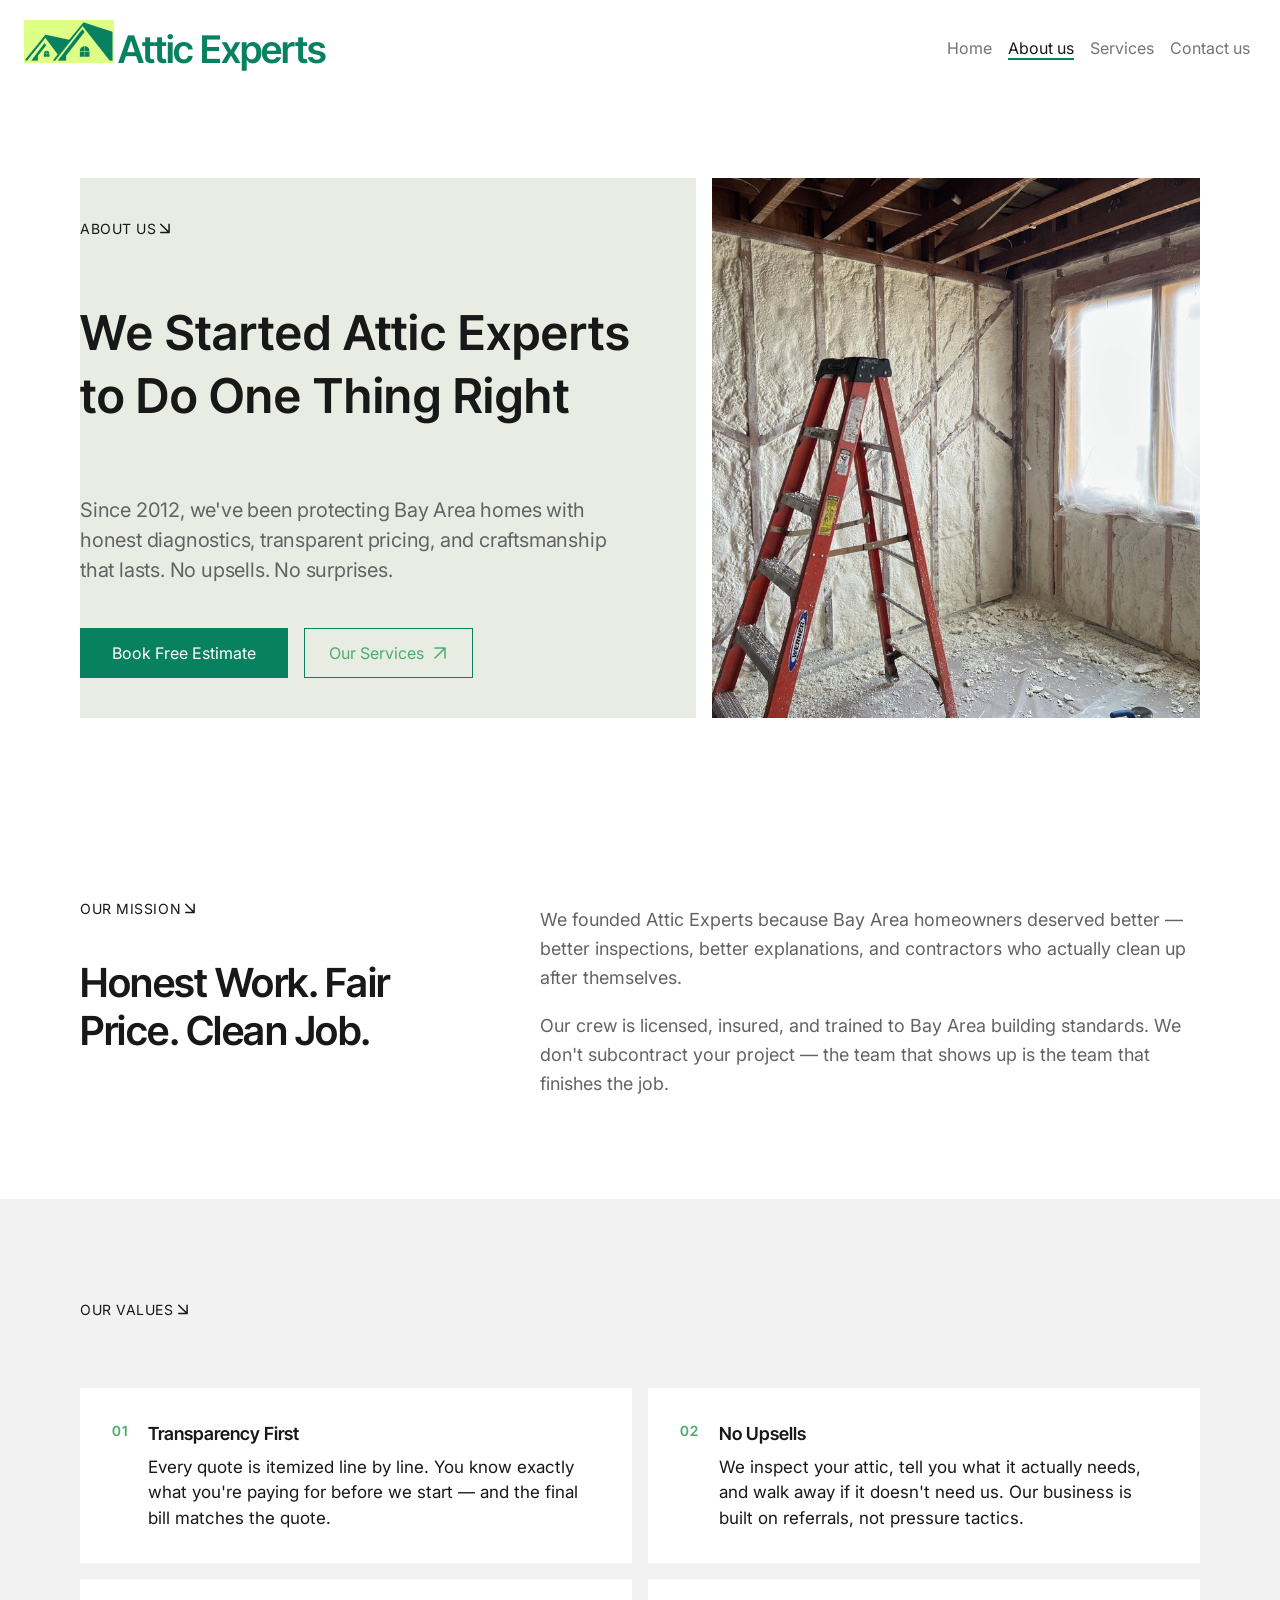
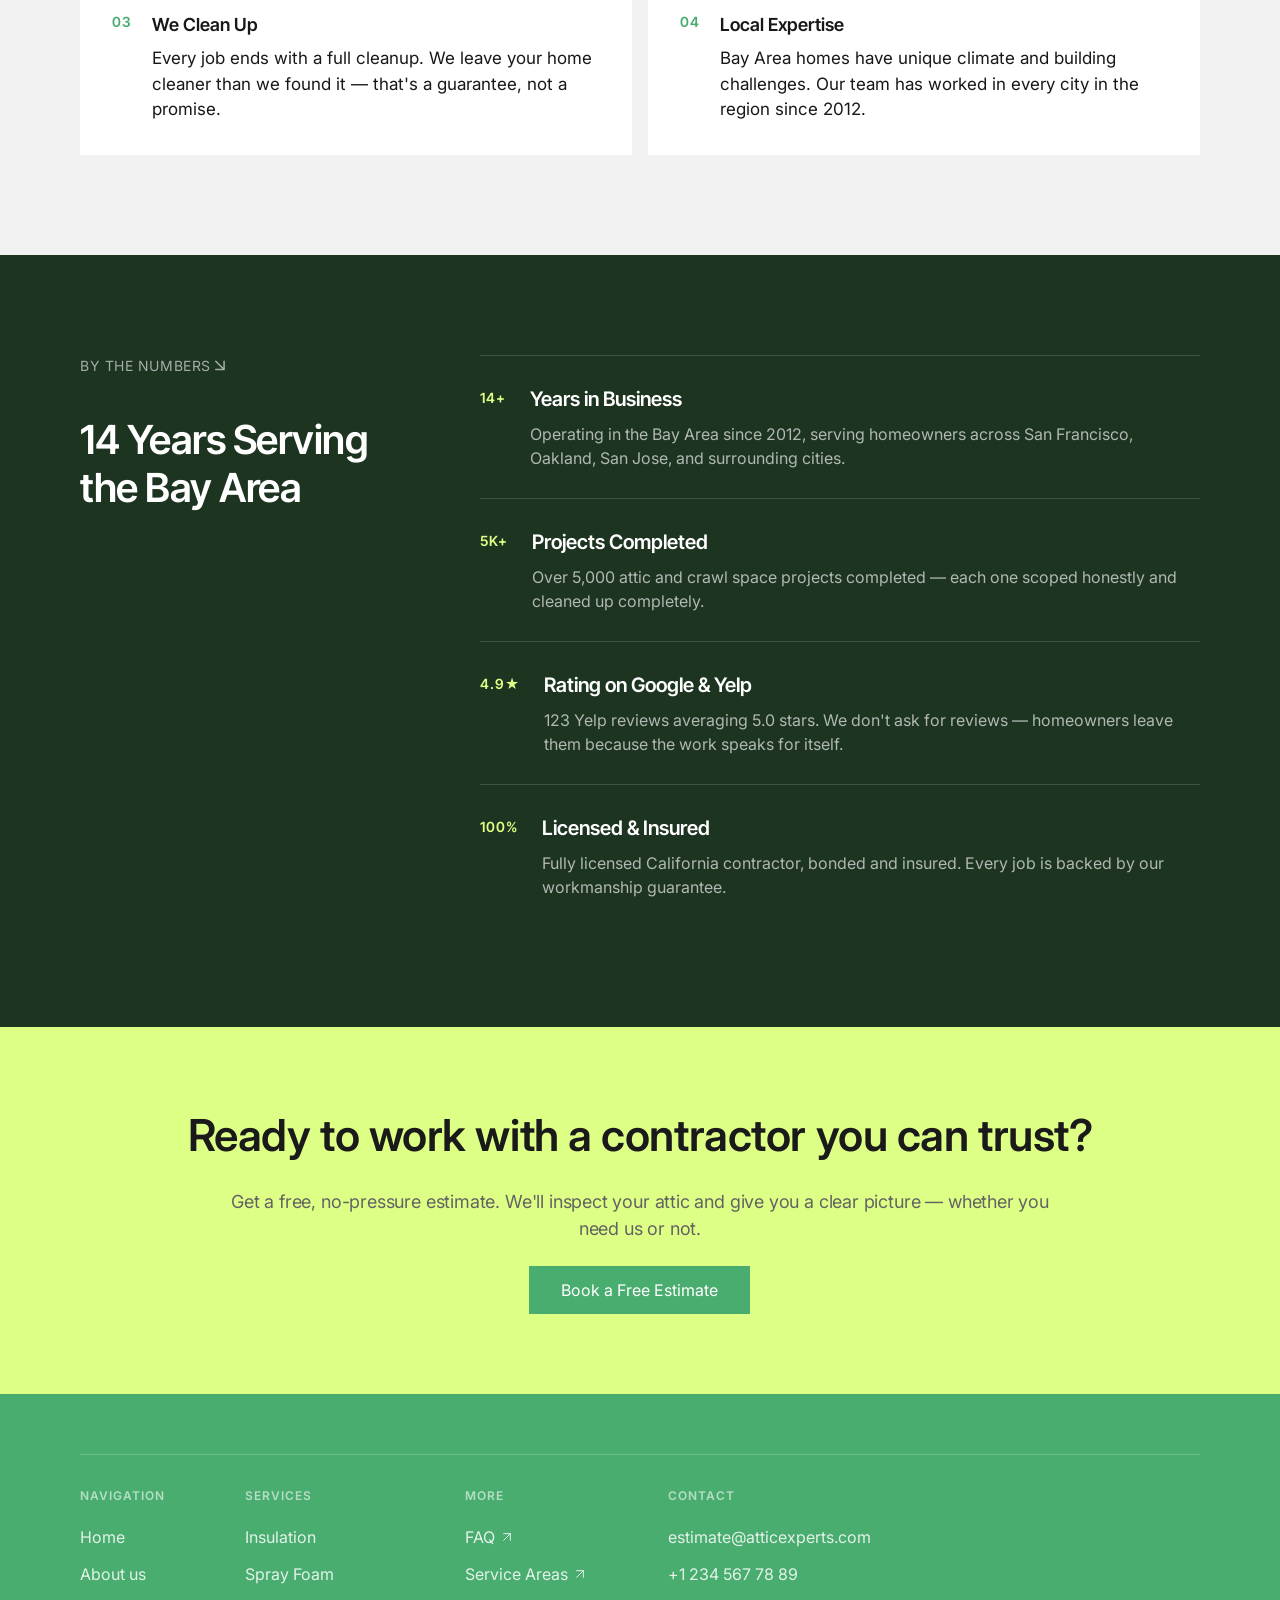
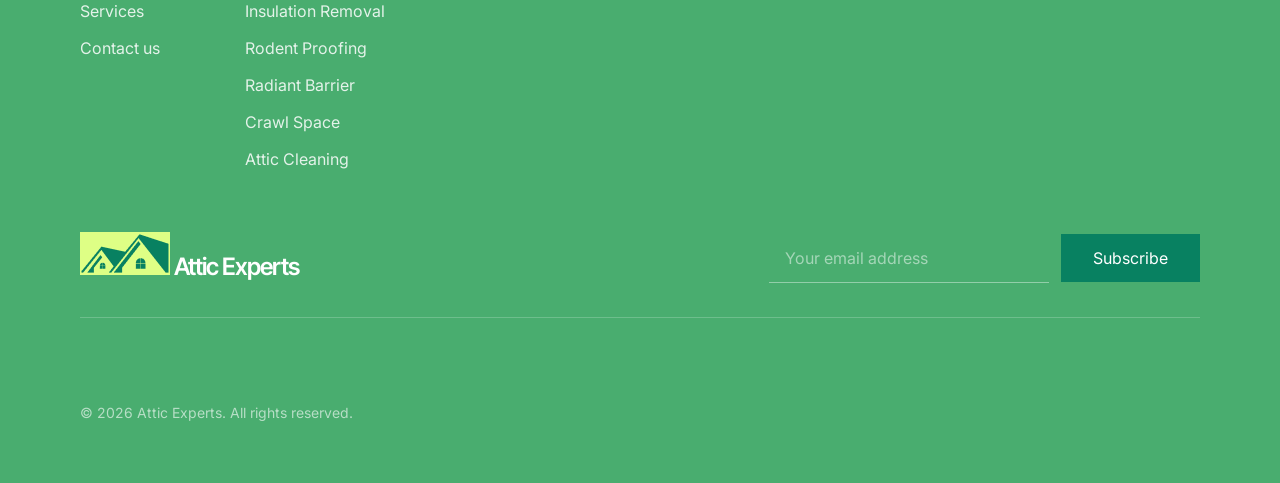
==== about.html @ 0f648273 "Update All services | active pages | links" ====
<!doctype html>
<html lang="en">
  <head>
    <meta charset="UTF-8" />
    <meta name="viewport" content="width=device-width, initial-scale=1.0" />
    <title>About Us — Attic Experts</title>
    <link rel="stylesheet" href="css/fonts.css" />
    <link rel="stylesheet" href="css/reset.css" />
    <link rel="stylesheet" href="css/style.css" />
  </head>
  <body>
    <header>
      <div class="section section-header">
        <div class="container container-header">
          <div class="logo">
            <img src="./img/LogoS.png" alt="logo" />
            <h2>Attic Experts</h2>
          </div>
          <nav class="nav-header">
            <ul class="nav-header__list">
              <li class="nav-header__item">
                <a href="index.html" class="nav-header__link">Home</a>
              </li>
              <li class="nav-header__item">
                <a href="about.html" class="nav-header__link nav-header__link--active">About us</a>
              </li>
              <li class="nav-header__item">
                <a href="services.html" class="nav-header__link">Services</a>
              </li>
              <li class="nav-header__item">
                <a href="contact.html" class="nav-header__link">Contact us</a>
              </li>
            </ul>
          </nav>
        </div>
      </div>
    </header>

    <main>

      <!-- HERO -->
      <section class="section section-sf-hero">
        <div class="container container-sf-hero">
          <div class="sf-hero__content">
            <p class="hero-eyebrow__text">
              About Us
              <svg xmlns="http://www.w3.org/2000/svg" width="10" height="10" viewBox="0 0 10 10" fill="none">
                <path d="M0.75 0.75L9.08333 9.08333M0.75 9.08333H9.08333V0.75" stroke="currentColor" stroke-width="1.5" stroke-linecap="round" stroke-linejoin="round"/>
              </svg>
            </p>
            <h1 class="hero-title">We Started Attic Experts to Do One Thing Right</h1>
            <p class="hero-description">Since 2012, we've been protecting Bay Area homes with honest diagnostics, transparent pricing, and craftsmanship that lasts. No upsells. No surprises.</p>
            <div class="hero-btn">
              <a href="contact.html" class="btn btn-primary">Book Free Estimate</a>
              <a href="services.html" class="btn btn-secondary">Our Services
                <svg xmlns="http://www.w3.org/2000/svg" width="24" height="24" viewBox="0 0 24 24" fill="none">
                  <path d="M7 17L17 7M17 17V7H7" stroke="currentColor" stroke-width="1.5" stroke-linecap="round" stroke-linejoin="round"/>
                </svg>
              </a>
            </div>
          </div>
          <div class="sf-hero__img">
            <img src="./img/leader.jpg" alt="Attic Experts team" />
          </div>
        </div>
      </section>

      <!-- MISSION -->
      <section class="section section-sf-what">
        <div class="container container-sf-what">
          <div class="sf-what__left">
            <p class="hero-eyebrow__text">
              Our Mission
              <svg xmlns="http://www.w3.org/2000/svg" width="10" height="10" viewBox="0 0 10 10" fill="none">
                <path d="M0.75 0.75L9.08333 9.08333M0.75 9.08333H9.08333V0.75" stroke="currentColor" stroke-width="1.5" stroke-linecap="round" stroke-linejoin="round"/>
              </svg>
            </p>
            <h2 class="sf-section__title">Honest Work. Fair Price. Clean Job.</h2>
          </div>
          <div class="sf-what__right">
            <p class="sf-section__text" style="margin-bottom: 20px">We founded Attic Experts because Bay Area homeowners deserved better — better inspections, better explanations, and contractors who actually clean up after themselves.</p>
            <p class="sf-section__text">Our crew is licensed, insured, and trained to Bay Area building standards. We don't subcontract your project — the team that shows up is the team that finishes the job.</p>
          </div>
        </div>
      </section>

      <!-- VALUES -->
      <section class="section section-sf-when">
        <div class="container container-sf-when">
          <p class="hero-eyebrow__text">
            Our Values
            <svg xmlns="http://www.w3.org/2000/svg" width="10" height="10" viewBox="0 0 10 10" fill="none">
              <path d="M0.75 0.75L9.08333 9.08333M0.75 9.08333H9.08333V0.75" stroke="currentColor" stroke-width="1.5" stroke-linecap="round" stroke-linejoin="round"/>
            </svg>
          </p>
          <div class="sf-when__grid">
            <div class="sf-when__item">
              <span class="sf-when__num">01</span>
              <div>
                <p class="sf-step__title" style="color: var(--black); font-size: 18px; margin-bottom: 8px">Transparency First</p>
                <p class="sf-when__text">Every quote is itemized line by line. You know exactly what you're paying for before we start — and the final bill matches the quote.</p>
              </div>
            </div>
            <div class="sf-when__item">
              <span class="sf-when__num">02</span>
              <div>
                <p class="sf-step__title" style="color: var(--black); font-size: 18px; margin-bottom: 8px">No Upsells</p>
                <p class="sf-when__text">We inspect your attic, tell you what it actually needs, and walk away if it doesn't need us. Our business is built on referrals, not pressure tactics.</p>
              </div>
            </div>
            <div class="sf-when__item">
              <span class="sf-when__num">03</span>
              <div>
                <p class="sf-step__title" style="color: var(--black); font-size: 18px; margin-bottom: 8px">We Clean Up</p>
                <p class="sf-when__text">Every job ends with a full cleanup. We leave your home cleaner than we found it — that's a guarantee, not a promise.</p>
              </div>
            </div>
            <div class="sf-when__item">
              <span class="sf-when__num">04</span>
              <div>
                <p class="sf-step__title" style="color: var(--black); font-size: 18px; margin-bottom: 8px">Local Expertise</p>
                <p class="sf-when__text">Bay Area homes have unique climate and building challenges. Our team has worked in every city in the region since 2012.</p>
              </div>
            </div>
          </div>
        </div>
      </section>

      <!-- STATS -->
      <section class="section section-sf-how">
        <div class="container container-sf-how">
          <div class="sf-how__left">
            <p class="hero-eyebrow__text" style="color: rgba(255,255,255,0.6)">
              By the Numbers
              <svg xmlns="http://www.w3.org/2000/svg" width="10" height="10" viewBox="0 0 10 10" fill="none">
                <path d="M0.75 0.75L9.08333 9.08333M0.75 9.08333H9.08333V0.75" stroke="currentColor" stroke-width="1.5" stroke-linecap="round" stroke-linejoin="round"/>
              </svg>
            </p>
            <h2 class="sf-section__title" style="color: var(--white)">14 Years Serving the Bay Area</h2>
          </div>
          <div class="sf-how__steps">
            <div class="sf-step">
              <span class="sf-step__num">14+</span>
              <div class="sf-step__content">
                <h3 class="sf-step__title">Years in Business</h3>
                <p class="sf-step__text">Operating in the Bay Area since 2012, serving homeowners across San Francisco, Oakland, San Jose, and surrounding cities.</p>
              </div>
            </div>
            <div class="sf-step">
              <span class="sf-step__num">5K+</span>
              <div class="sf-step__content">
                <h3 class="sf-step__title">Projects Completed</h3>
                <p class="sf-step__text">Over 5,000 attic and crawl space projects completed — each one scoped honestly and cleaned up completely.</p>
              </div>
            </div>
            <div class="sf-step">
              <span class="sf-step__num">4.9★</span>
              <div class="sf-step__content">
                <h3 class="sf-step__title">Rating on Google & Yelp</h3>
                <p class="sf-step__text">123 Yelp reviews averaging 5.0 stars. We don't ask for reviews — homeowners leave them because the work speaks for itself.</p>
              </div>
            </div>
            <div class="sf-step">
              <span class="sf-step__num">100%</span>
              <div class="sf-step__content">
                <h3 class="sf-step__title">Licensed & Insured</h3>
                <p class="sf-step__text">Fully licensed California contractor, bonded and insured. Every job is backed by our workmanship guarantee.</p>
              </div>
            </div>
          </div>
        </div>
      </section>

      <!-- CTA -->
      <section class="section section-main__sub">
        <div class="container container-main__sub">
          <div class="container-main__sub--text">
            <h3>Ready to work with a contractor you can trust?</h3>
            <p>Get a free, no-pressure estimate. We'll inspect your attic and give you a clear picture — whether you need us or not.</p>
            <a href="contact.html" class="btn btn-primary">Book a Free Estimate</a>
          </div>
        </div>
      </section>

    </main>

    <footer class="footer">
      <div class="container footer__container">
        <div class="footer__top">
          <div class="footer__col">
            <p class="footer__heading">Navigation</p>
            <ul class="footer__list">
              <li><a href="index.html" class="footer__link">Home</a></li>
              <li><a href="about.html" class="footer__link">About us</a></li>
              <li><a href="services.html" class="footer__link">Services</a></li>
              <li><a href="contact.html" class="footer__link">Contact us</a></li>
            </ul>
          </div>
          <div class="footer__col">
            <p class="footer__heading">Services</p>
            <ul class="footer__list">
              <li><a href="blown-in.html" class="footer__link">Insulation</a></li>
              <li><a href="spray-foam.html" class="footer__link">Spray Foam</a></li>
              <li><a href="insulation-removal.html" class="footer__link">Insulation Removal</a></li>
              <li><a href="rodent-proofing.html" class="footer__link">Rodent Proofing</a></li>
              <li><a href="#" class="footer__link">Radiant Barrier</a></li>
              <li><a href="crawl-space.html" class="footer__link">Crawl Space</a></li>
              <li><a href="attic-cleaning.html" class="footer__link">Attic Cleaning</a></li>
            </ul>
          </div>
          <div class="footer__col">
            <p class="footer__heading">More</p>
            <ul class="footer__list">
              <li><a href="#" class="footer__link footer__link--arrow">FAQ <svg xmlns="http://www.w3.org/2000/svg" width="16" height="16" viewBox="0 0 24 24" fill="none"><path d="M7 17L17 7M17 17V7H7" stroke="currentColor" stroke-width="1.5" stroke-linecap="round" stroke-linejoin="round"/></svg></a></li>
              <li><a href="#" class="footer__link footer__link--arrow">Service Areas <svg xmlns="http://www.w3.org/2000/svg" width="16" height="16" viewBox="0 0 24 24" fill="none"><path d="M7 17L17 7M17 17V7H7" stroke="currentColor" stroke-width="1.5" stroke-linecap="round" stroke-linejoin="round"/></svg></a></li>
            </ul>
          </div>
          <div class="footer__col">
            <p class="footer__heading">Contact</p>
            <ul class="footer__list">
              <li><a href="mailto:estimate@atticexperts.com" class="footer__link">estimate@atticexperts.com</a></li>
              <li><a href="tel:+12345677889" class="footer__link">+1 234 567 78 89</a></li>
            </ul>
          </div>
        </div>
        <div class="footer__bottom">
          <div class="logo footer__logo">
            <img src="./img/LogoS.png" alt="logo" />
            <span>Attic Experts</span>
          </div>
          <form class="footer__email-form" action="#" method="POST">
            <input type="email" name="email" placeholder="Your email address" />
            <button type="submit" class="btn btn-primary">Subscribe</button>
          </form>
        </div>
        <p class="footer__copy">© 2026 Attic Experts. All rights reserved.</p>
      </div>
    </footer>
    <script src="js/main.js"></script>
  </body>
</html>
---- css/fonts.css ----
@font-face {
  font-family: 'Inter';
  src: url('../fonts/Inter/Inter-VariableFont_opsz,wght.woff2') format('woff2');
  font-weight: 100 900;
  font-style: normal;
  font-display: swap;
}

@font-face {
  font-family: 'Inter Tight';
  src: url('../fonts/Inter_Tight/InterTight-VariableFont_wght.woff2') format('woff2');
  font-weight: 100 900;
  font-style: normal;
  font-display: swap;
}
---- css/style.css ----
:root {
  /* COLORS */
  --white: #ffffff;
  --soft-green: #e9ece2;
  --green: #088161;
  --green-hovered: #054d3a;
  --primary-green: #49ad6f;
  --dark-green: #1d3421;
  --yellow: #deff85;
  --yellow-hovered: #eefd62;
  --black: #181818;
  --grey: #636363;
  --bg: #f2f2f2;
}

/* Buttons */
.btn {
  display: inline-flex;
  justify-content: center;
  align-items: center;
  gap: 4px;
  font-family: Inter, sans-serif;
  font-size: 16px;
  font-style: normal;
  font-weight: 400;
  line-height: 150%;
}

.btn-primary {
  padding: 12px 32px;
  background-color: var(--green);
  color: var(--white);
  transition:
    background-color 0.15s ease,
    color 0.15s ease;
}

.btn-primary:hover {
  background-color: var(--green-hovered);
  color: var(--soft-green);
}

.btn-secondary {
  padding: 12px 20px 12px 24px;
  border: 1px solid var(--green);
  color: var(--primary-green);
  transition:
    background-color 0.15s ease,
    color 0.15s ease;
}

.btn-secondary:hover {
  border: 1px solid var(--green-hovered);
  background:
    linear-gradient(
        to bottom right,
        rgba(86, 154, 98, 0.37) 0%,
        rgba(86, 154, 98, 0) 50%
      )
      bottom right / 50% 50% no-repeat,
    linear-gradient(
        to bottom left,
        rgba(86, 154, 98, 0.37) 0%,
        rgba(86, 154, 98, 0) 50%
      )
      bottom left / 50% 50% no-repeat,
    linear-gradient(
        to top left,
        rgba(86, 154, 98, 0.37) 0%,
        rgba(86, 154, 98, 0) 50%
      )
      top left / 50% 50% no-repeat,
    linear-gradient(
        to top right,
        rgba(86, 154, 98, 0.37) 0%,
        rgba(86, 154, 98, 0) 50%
      )
      top right / 50% 50% no-repeat;
}

.btn-accent {
  padding: 12px 32px;
  background: var(--yellow);
  color: var(--black);
  transition: background 0.15s ease;
}

.btn-accent:hover {
  padding: 12px 26px;
  background: var(--yellow-hovered);
  font-family: "Inter Tight", sans-serif;
  font-weight: 500;
  letter-spacing: 0.64px;
}

.btn-link {
  padding: 10px 0;
  border-bottom: 1px solid var(--green);
  color: var(--green);
}

.btn-link:hover {
  border-bottom: 1px solid var(--dark-green);
  color: var(--dark-green);
  font-family: "Inter Tight", sans-serif;
  font-weight: 500;
  letter-spacing: 0.8px;
}

.container {
  width: 100%;
  max-width: 1440px;
  margin-inline: auto;
}

/* ------ HEADER ------  */
.section-header {
  background: var(--white);
}

header {
  position: sticky;
  top: 0;
  z-index: 100;
}

.container-header {
  padding-block: 20px;
  padding-inline: 24px;
  display: flex;
  align-items: center;
  justify-content: space-between;
}

.logo {
  display: flex;
  align-items: baseline;
  color: var(--green);
  font-family: "Inter Tight", sans-serif;
  font-size: 38px;
  font-weight: 600;
  letter-spacing: -1px;
}

.logo img {
  padding-right: 4px;
}

.nav-header__list {
  display: flex;
  padding: 8px 6px;
  align-items: flex-start;
  gap: 16px;
}

.nav-header__link {
  position: relative;
  color: var(--black);
  opacity: 0.6;
  font-family: Inter, sans-serif;
  font-size: 16px;
  line-height: normal;
  padding-bottom: 2px;
}

.nav-header__link::after {
  content: '';
  position: absolute;
  bottom: 0;
  left: 0;
  width: 0;
  height: 2px;
  background: var(--green);
  transition: width 0.25s ease;
}

.nav-header__link:hover {
  opacity: 1;
}

.nav-header__link:hover::after {
  width: 100%;
}

.nav-header__link--active {
  opacity: 1;
  color: var(--black);
}

.nav-header__link--active::after {
  width: 100%;
}

/* ------ HERO ------ */
.container-subheader {
  padding-block: 20px;
  padding-inline: 24px;
  display: flex;
  height: 750px;
  gap: 16px;
}

.hero-eyebrow__text {
  color: var(--black);
  font-family: Inter, sans-serif;
  font-size: 14px;
  line-height: 150%;
  letter-spacing: 0.56px;
  text-transform: uppercase;
  display: flex;
  gap: 4px;
  padding-bottom: 20px;
}

.hero-title {
  color: var(--black);
  font-family: "Inter Tight", sans-serif;
  font-size: 48px;
  font-weight: 600;
  line-height: 130%;
  letter-spacing: 0.96px;
  padding-bottom: 24px;
}

.hero-description {
  color: var(--grey);
  font-family: Inter, sans-serif;
  font-size: 20px;
  line-height: 150%;
  letter-spacing: -0.2px;
}

.hero-content {
  padding: 65px 60px 65px 25px;
  width: 798px;
  display: flex;
  flex-direction: column;
  justify-content: space-between;
  background: var(--soft-green);
}

.hero-btn {
  display: flex;
  gap: 16px;
}

.hero-img {
  width: 40%;
  height: 100%;
  overflow: hidden;
}

.hero-img img {
  width: 100%;
  height: 100%;
  object-fit: cover;
  object-position: center;
}

/* ------ SECTION ABOUT ------ */

.container-about {
  padding-block: 100px;
  padding-inline: 80px;
  /* display: flex; */
  /* flex-direction: column; */
}

.about {
  display: flex;
  gap: 120px;
  padding: 0 0 80px 0;
}

.about-title {
  display: flex;
  flex-direction: column;
}

.about-title__text {
  padding: 0 0 20px 0;
}

.about-text {
  color: var(--Base-Grey, #8d8d8d);
  /* Body 2/Regular */
  font-family: Inter;
  font-size: 18px;
  font-style: normal;
  font-weight: 400;
  line-height: 150%; /* 27px */
  letter-spacing: -0.18px;
}

.about-description {
  color: var(--Base-Grey, #8d8d8d);
  /* Heading 1/Medium */
  font-family: Inter;
  font-size: 32px;
  font-style: normal;
  font-weight: 500;
  line-height: 130%; /* 41.6px */
  letter-spacing: -0.32px;
  /* width: 100%; */
  /* max-width: 725px; */
}

.about-description span {
  color: var(--black);
}

.js-text-reveal .text-reveal-char {
  color: rgba(141, 141, 141, 0.3);
}

.js-text-reveal .text-reveal-char.revealed {
  color: var(--black);
}

.container-card {
  display: flex;
  align-items: center;
  justify-content: space-between;
}

.card {
  width: 360px;
  display: flex;
  flex-direction: column;
  align-items: center;
  justify-content: center;
}

.card-year {
  padding: 24px 0;
  border: 2px solid #065c46;
  gap: 10px;
  background: var(--Secondary-Arctic-Lime, #e4f63c);
}

.card-year .card-top {
  color: #065c46;
  text-align: center;
  font-family: "Inter Tight";
  font-size: 40px;
  font-style: normal;
  font-weight: 600;
  line-height: 90px; /* 225% */
  letter-spacing: -0.8px;
}

.card-year .card-bot {
  color: #065c46;
  font-family: Inter;
  font-size: 24px;
  font-style: normal;
  font-weight: 400;
  line-height: 24px; /* 100% */
}

.card-rate {
  /* display: flex; */
  padding: 24px 20px;
  /* flex-direction: column; */
  /* justify-content: center; */
  /* align-items: center; */
  gap: 10px;
  border: 2px solid #49ad6f;
  background: var(--Base-White, #fff);
}

.card-rate .card-top {
  color: #49ad6f;
  font-family: "Inter Tight";
  font-size: 40px;
  font-style: normal;
  font-weight: 600;
  line-height: 90px; /* 225% */
  letter-spacing: -0.8px;
}

.card-rate .card-bot {
  color: #49ad6f;
  font-family: Inter;
  font-size: 24px;
  font-style: normal;
  font-weight: 400;
  line-height: 24px; /* 100% */
}

.card-prot {
  /* display: flex; */
  padding: 24px;
  /* flex-direction: column; */
  /* justify-content: center; */
  /* align-items: center; */
  gap: 10px;
  background: var(--Color, #065c46);
}

.card-prot .card-top {
  color: #fff;
  font-family: "Inter Tight";
  font-size: 40px;
  font-style: normal;
  font-weight: 600;
  line-height: 90px; /* 225% */
  letter-spacing: -0.8px;
}

.card-prot .card-bot {
  color: #fff;
  font-family: Inter;
  font-size: 24px;
  font-style: normal;
  font-weight: 400;
  line-height: 24px; /* 100% */
}

/* ------ SUB MAIN ------ */

.container-main__sub {
  padding: 0 24px;
  background: var(--yellow);
  display: flex;
  flex-direction: column;
  align-items: center;
  justify-content: space-between;
}

.container-main__sub--text {
  padding: 80px 0;
  display: flex;
  flex-direction: column;
  align-items: center;
  justify-content: space-between;
  gap: 24px;
}

.container-main__sub--text h3 {
  color: var(--text-text-primary, #1a1a1a);
  text-align: center;

  /* Display 2/Semi Bold */
  font-family: Inter;
  font-size: 44px;
  font-style: normal;
  font-weight: 600;
  line-height: 130%; /* 57.2px */
  letter-spacing: -0.44px;
}

.container-main__sub--text p {
  color: var(--Base-Dark-Grey, #636363);
  text-align: center;

  /* Body 2/Regular */
  font-family: Inter;
  font-size: 18px;
  font-style: normal;
  font-weight: 400;
  line-height: 150%; /* 27px */
  letter-spacing: -0.18px;
}

.container-main__sub--text a {
  display: flex;
  padding: 12px 32px;
  justify-content: center;
  align-items: center;
  gap: 4px;
  background: var(--Primary-Green, #49ad6f);
  color: var(--Color-Neutral-white, #fff);

  /* Body 3/Regular */
  font-family: Inter;
  font-size: 16px;
  font-style: normal;
  font-weight: 400;
  line-height: 150%; /* 24px */
}

/* ------ SERVICE ------ */
.section-service {
  background: var(--Primary-Green, #49ad6f);
}

.container-service {
  padding-block: 100px;
  padding: 100px 80px 50px 80px;
  /* padding-inline: 80px; */
}

.container-name__service {
  padding: 0 0 12px 0;
}

.container-name__service p {
  display: flex;
  color: var(--Base-White, #fff);
  text-align: center;
  gap: 4px;

  /* Body 3/Medium */
  font-family: Inter;
  font-size: 16px;
  font-style: normal;
  font-weight: 500;
  line-height: 150%; /* 24px */
}

.service-title {
  display: flex;
  justify-content: space-between;
  align-items: flex-end;
  /* flex-direction: column; */
  /* gap: 24px; */
}

.service-title__text {
  width: 100%;
  max-width: 720px;
  display: flex;
  flex-direction: column;
  gap: 24px;
}

.service-title__text h3 {
  color: var(--Base-White, #fff);

  /* Display 2/Semi Bold */
  font-family: Inter;
  font-size: 44px;
  font-style: normal;
  font-weight: 600;
  line-height: 130%; /* 57.2px */
  letter-spacing: -0.44px;
}

.service-title__text p {
  color: var(--Base-White, #fff);

  /* Body 2/Regular */
  font-family: Inter;
  font-size: 18px;
  font-style: normal;
  font-weight: 400;
  line-height: 150%; /* 27px */
  letter-spacing: -0.18px;
}

.service-title__btn {
  display: flex;
  padding: 12px 32px;
  justify-content: center;
  align-items: center;
  gap: 4px;
  background: var(--Secondary-Arctic-Lime, #e4f63c);
  color: var(--Primary-Green, #49ad6f);

  /* Body 3/Regular */
  font-family: Inter;
  font-size: 16px;
  font-style: normal;
  font-weight: 400;
  line-height: 150%; /* 24px */
}

.container-cervice__cards {
  display: flex;
  flex-wrap: wrap;
  /* padding-inline: 80px; */
  padding: 0 80px 100px 80px;
  column-gap: 16px;
  row-gap: 16px;
}

.container-cervice__card-item {
  display: flex;
  width: calc(50% - 8px);
}

.container-cervice__card-item--reverse {
  flex-direction: row-reverse;
}

.item-description {
  display: flex;
  flex-direction: column;
  background: var(--white);
  align-items: start;
  height: 420px;
  flex: 0 0 45%;
  padding: 24px;
}

.item-description h4 {
  color: var(--Primary-Green, #49ad6f);
  font-family: Inter;
  font-size: 24px;
  font-style: normal;
  font-weight: 600;
  line-height: 44px; /* 183.333% */
  padding: 0 0 24px 0;
}

.item-description h3 {
  color: var(--Base-Black, #111);
  font-family: Inter;
  font-size: 24px;
  font-style: normal;
  font-weight: 500;
  line-height: 150%; /* 36px */
  padding: 0 0 16px 0;
}

.item-description p {
  color: var(--Base-Grey, #8d8d8d);
  font-family: Inter;
  font-size: 15px;
  font-style: normal;
  font-weight: 400;
  line-height: 124%; /* 18.6px */
  padding: 0 0 72px 0;
}

.item-description a {
  color: var(--Primary-Green, #49ad6f);
  font-family: Inter;
  font-size: 16px;
  font-style: normal;
  font-weight: 400;
  line-height: 150%; /* 24px */
  display: flex;
  padding: 10px 0;
  /* padding: 24px; */
  justify-content: center;
  align-items: center;
  gap: 4px;
}

.item-img {
  flex: 0 0 55%;
  height: 420px;
  overflow: hidden;
}

.item-img img {
  width: 100%;
  height: 100%;
  object-fit: cover;
  object-position: center;
}

/* ------ FAQ ------ */
.container-faq {
  display: flex;
  align-items: flex-start;
  gap: 80px;
  padding-block: 100px;
  padding-inline: 80px;
}

.faq-left {
  flex: 0 0 380px;
  display: flex;
  flex-direction: column;
  justify-content: space-between;
  position: sticky;
  top: 100px;
  align-self: flex-start;
}

.faq-title {
  color: var(--black);
  font-family: "Inter Tight", sans-serif;
  font-size: 48px;
  font-weight: 600;
  line-height: 120%;
  letter-spacing: -0.5px;
  padding-block: 24px;
}

.faq-description {
  color: var(--grey);
  font-family: Inter, sans-serif;
  font-size: 16px;
  line-height: 150%;
}

.faq-still {
  color: var(--black);
  font-family: "Inter Tight", sans-serif;
  font-size: 20px;
  font-weight: 600;
}

.faq-right {
  flex: 1;
}

.faq-item {
  border-top: 1px solid rgba(24, 24, 24, 0.15);
  padding-bottom: 16px;
}

.faq-item__question {
  width: 100%;
  display: flex;
  align-items: center;
  justify-content: space-between;
  padding-block: 28px;
  padding-inline: 24px;
  color: var(--black);
  font-family: Inter, sans-serif;
  font-size: 18px;
  font-weight: 500;
  text-align: left;
  cursor: pointer;
  background: transparent;
  overflow: hidden;
  position: relative;
}

.faq-item__answer {
  display: grid;
  grid-template-rows: 0fr;
  transition: grid-template-rows 0.22s cubic-bezier(0.4, 0, 0.2, 1) 0.15s;
  background: var(--bg);
}

.faq-item__answer-inner {
  overflow: hidden;
  opacity: 0;
  transform: translateY(-6px);
  transition:
    opacity 0.15s ease,
    transform 0.15s cubic-bezier(0.4, 0, 0.2, 1);
}

.faq-item__answer p {
  color: var(--grey);
  font-family: Inter, sans-serif;
  font-size: 17px;
  line-height: 160%;
  max-width: 100%;
  padding: 24px;
}

.faq-item--open {
  border-top-color: var(--green);
}

.faq-item__question::before {
  content: '';
  position: absolute;
  inset: 0;
  background: var(--bg);
  transform: translateY(-100%);
  transition: transform 0.25s cubic-bezier(0.4, 0, 0.2, 1) 0.35s;
  z-index: 0;
}

.faq-item__question span,
.faq-item__question svg {
  position: relative;
  z-index: 1;
}

/* открытие: сначала фон кнопки, потом grid, потом контент */
.faq-item--open .faq-item__question {
}

.faq-item--open .faq-item__question::before {
  transform: translateY(0);
  transition: transform 0.25s cubic-bezier(0.4, 0, 0.2, 1);
}

.faq-item--open .faq-item__answer {
  grid-template-rows: 1fr;
  transition: grid-template-rows 0.25s cubic-bezier(0.4, 0, 0.2, 1) 0.25s;
}

.faq-item--open .faq-item__answer-inner {
  opacity: 1;
  transform: translateY(0);
  transition:
    opacity 0.2s ease 0.45s,
    transform 0.2s cubic-bezier(0.4, 0, 0.2, 1) 0.45s;
}

/* ------ TESTIMONIAL ------ */
.section-testimonial {
  background: var(--bg);
}

.container-testimonial {
  padding-block: 100px;
  padding-inline: 80px;
}

.testimonial-title {
  color: var(--black);
  font-family: "Inter Tight", sans-serif;
  font-size: 48px;
  font-weight: 600;
  line-height: 130%;
  letter-spacing: 0.96px;
  padding-block: 24px;
  max-width: 700px;
}

.testimonial-description {
  color: var(--grey);
  font-family: Inter, sans-serif;
  font-size: 18px;
  line-height: 150%;
  letter-spacing: -0.18px;
  max-width: 600px;
}

.testimonial-slider {
  margin-top: 48px;
  overflow: hidden;
}

.testimonial-slider__track {
  display: flex;
  gap: 16px;
  transition: transform 0.4s ease;
}

.testimonial-card {
  flex: 0 0 calc(50% - 8px);
  padding: 32px;
  background: var(--white);
  display: flex;
  flex-direction: column;
  gap: 24px;
}

.testimonial-slider__controls {
  display: flex;
  align-items: center;
  justify-content: space-between;
  margin-top: 24px;
}

.testimonial-slider__dots {
  display: flex;
  gap: 8px;
  width: calc(50% - 8px);
}

.testimonial-slider__dot {
  flex: 1;
  height: 4px;
  background: rgba(24, 24, 24, 0.2);
  cursor: pointer;
  transition: background 0.2s ease;
}

.testimonial-slider__dot.active {
  background: var(--black);
}

.testimonial-slider__arrows {
  display: flex;
  gap: 8px;
}

.testimonial-slider__btn {
  width: 48px;
  height: 48px;
  display: flex;
  align-items: center;
  justify-content: center;
  border: 1px solid rgba(24, 24, 24, 0.2);
  color: var(--black);
  cursor: pointer;
  transition: background 0.15s ease, color 0.15s ease;
}

.testimonial-slider__btn:hover {
  background: var(--black);
  color: var(--white);
}

.testimonial-card__header {
  display: flex;
  align-items: flex-start;
  justify-content: space-between;
}

.testimonial-card__author {
  display: flex;
  align-items: center;
  gap: 16px;
}

.testimonial-card__avatar {
  width: 72px;
  height: 72px;
  object-fit: cover;
  object-position: center;
}

.testimonial-card__name {
  color: var(--black);
  font-family: Inter, sans-serif;
  font-size: 18px;
  font-weight: 600;
  line-height: 150%;
}

.testimonial-card__meta {
  color: var(--grey);
  font-family: Inter, sans-serif;
  font-size: 14px;
  line-height: 150%;
}

.testimonial-card__rating {
  display: flex;
  flex-direction: column;
  align-items: flex-end;
  gap: 4px;
}

.testimonial-card__rating-top {
  display: flex;
  align-items: center;
  gap: 8px;
}

.testimonial-card__score {
  color: var(--black);
  font-family: Inter, sans-serif;
  font-size: 18px;
  font-weight: 600;
}

.testimonial-card__stars {
  color: #f5a623;
  font-size: 18px;
  letter-spacing: 2px;
}

.testimonial-card__date {
  color: var(--grey);
  font-family: Inter, sans-serif;
  font-size: 14px;
}

.testimonial-card__text {
  color: var(--black);
  font-family: Inter, sans-serif;
  font-size: 18px;
  line-height: 160%;
  max-width: 100%;
}

/* ------ FOOTER ------ */
.footer {
  background: var(--primary-green);
}

.footer__container {
  display: flex;
  flex-direction: column;
  padding-block: 60px;
  padding-inline: 80px;
  gap: 60px;
}

.footer__top {
  display: flex;
  gap: 80px;
  align-items: flex-start;
  padding-top: 32px;
  border-top: 1px solid rgba(255, 255, 255, 0.2);
}

.footer__col {
  display: flex;
  flex-direction: column;
  gap: 20px;
}

.footer__heading {
  color: var(--white);
  font-family: Inter, sans-serif;
  font-size: 12px;
  font-weight: 600;
  letter-spacing: 1px;
  text-transform: uppercase;
  opacity: 0.6;
}

.footer__list {
  display: flex;
  flex-direction: column;
  gap: 12px;
}

.footer__link {
  display: inline-flex;
  align-items: center;
  gap: 4px;
  color: var(--white);
  font-family: Inter, sans-serif;
  font-size: 16px;
  line-height: 150%;
  opacity: 0.85;
  transition: opacity 0.15s ease;
}

.footer__link:hover {
  opacity: 1;
}

.footer__bottom {
  display: flex;
  align-items: center;
  justify-content: space-between;
  padding-bottom: 32px;
  border-bottom: 1px solid rgba(255, 255, 255, 0.2);
}

.footer__logo {
  color: var(--white);
  font-size: 24px;
}

.footer__copy {
  color: var(--white);
  font-family: Inter, sans-serif;
  font-size: 14px;
  opacity: 0.6;
  padding-top: 24px;
}

.footer__email-form {
  display: flex;
  align-items: center;
  gap: 12px;
}

.footer__email-form input {
  padding: 12px 16px;
  border: none;
  border-bottom: 1px solid rgba(255, 255, 255, 0.4);
  background: transparent;
  color: var(--white);
  font-family: Inter, sans-serif;
  font-size: 16px;
  width: 280px;
  transition: border-color 0.15s ease;
}

.footer__email-form input::placeholder {
  color: rgba(255, 255, 255, 0.5);
  transition: transform 0.3s ease, opacity 0.3s ease;
}

.footer__email-form input:focus {
  outline: none;
  border-bottom-color: var(--white);
}

.footer__email-form input:focus::placeholder {
  transform: translateX(10px);
  opacity: 0;
}

/* ------ CONTACT ------ */
.container-contact {
  padding-block: 80px;
  padding-inline: 80px;
}

.contact-header {
  max-width: 600px;
  padding-bottom: 60px;
}

.contact-body {
  display: flex;
  gap: 80px;
}

.contact-form {
  display: flex;
  flex-direction: column;
  gap: 24px;
  flex: 1;
}

.contact-form__group {
  display: flex;
  flex-direction: column;
  gap: 8px;
}

.contact-form__group label {
  color: var(--black);
  font-family: Inter, sans-serif;
  font-size: 14px;
  font-weight: 500;
  line-height: 150%;
}


.contact-form__group input,
.contact-form__group textarea {
  padding: 12px 0;
  border: none;
  border-bottom: 1px solid rgba(24, 24, 24, 0.2);
  font-family: Inter, sans-serif;
  font-size: 16px;
  color: var(--black);
  line-height: 150%;
  transition: border-color 0.15s ease;
}

.contact-form__group textarea {
  resize: none;
}

.contact-form__group input::placeholder,
.contact-form__group textarea::placeholder {
  color: rgba(24, 24, 24, 0.4);
  transition: transform 0.3s ease, opacity 0.3s ease;
}

.contact-form__group input:focus::placeholder,
.contact-form__group textarea:focus::placeholder {
  transform: translateX(10px);
  opacity: 0;
}

.contact-form__group input:focus,
.contact-form__group textarea:focus {
  outline: none;
  border-bottom-color: var(--green);
}

.contact-form.submitted input:invalid,
.contact-form.submitted textarea:invalid {
  border-bottom-color: #e53e3e;
}

.contact-info {
  display: flex;
  flex-direction: column;
  gap: 32px;
  flex: 0 0 300px;
}

.contact-info__item {
  display: flex;
  flex-direction: column;
  gap: 4px;
  padding-bottom: 32px;
  border-bottom: 1px solid rgba(24, 24, 24, 0.1);
}

.contact-info__item:last-child {
  border-bottom: none;
  padding-bottom: 0;
}

.contact-info__label {
  color: var(--grey);
  font-family: Inter, sans-serif;
  font-size: 12px;
  font-weight: 500;
  letter-spacing: 0.6px;
  text-transform: uppercase;
}

.contact-info__value {
  color: var(--black);
  font-family: Inter, sans-serif;
  font-size: 18px;
  font-weight: 400;
  line-height: 150%;
}

/* ------ SERVICES PAGE ------ */
.container-services-title {
  padding-block: 80px;
  padding-inline: 80px;
  max-width: 700px;
}

.container-sf-hero--reverse {
  flex-direction: row-reverse;
}

/* ------ SPRAY FOAM PAGE ------ */
.container-sf-hero {
  display: flex;
  gap: 16px;
  padding-inline: 80px;
  padding-block: 80px;
  height: 700px;
}

.sf-hero__content {
  flex: 0 0 55%;
  display: flex;
  flex-direction: column;
  justify-content: space-between;
  padding: 40px 60px 40px 0;
  background: var(--soft-green);
}

.sf-hero__img {
  flex: 1;
  overflow: hidden;
}

.sf-hero__img img {
  width: 100%;
  height: 100%;
  object-fit: cover;
  object-position: center;
}

.container-sf-what {
  display: flex;
  gap: 80px;
  align-items: flex-start;
  padding-block: 100px;
  padding-inline: 80px;
}

.sf-what__left {
  flex: 0 0 380px;
}

.sf-section__title {
  color: var(--black);
  font-family: "Inter Tight", sans-serif;
  font-size: 40px;
  font-weight: 600;
  line-height: 120%;
  letter-spacing: -0.5px;
  padding-top: 20px;
}

.sf-what__right {
  flex: 1;
  padding-top: 8px;
}

.sf-section__text {
  color: var(--grey);
  font-family: Inter, sans-serif;
  font-size: 18px;
  line-height: 160%;
  max-width: 100%;
}

.section-sf-when {
  background: var(--bg);
}

.container-sf-when {
  padding-block: 100px;
  padding-inline: 80px;
}

.sf-when__grid {
  display: flex;
  flex-wrap: wrap;
  gap: 16px;
  margin-top: 48px;
}

.sf-when__item {
  flex: 0 0 calc(50% - 8px);
  display: flex;
  gap: 20px;
  align-items: flex-start;
  padding: 32px;
  background: var(--white);
}

.sf-when__num {
  color: var(--primary-green);
  font-family: "Inter Tight", sans-serif;
  font-size: 14px;
  font-weight: 600;
  letter-spacing: 1px;
  flex-shrink: 0;
}

.sf-when__text {
  color: var(--black);
  font-family: Inter, sans-serif;
  font-size: 17px;
  line-height: 150%;
  max-width: 100%;
}

.section-sf-how {
  background: var(--dark-green);
}

.container-sf-how {
  display: flex;
  gap: 80px;
  align-items: flex-start;
  padding-block: 100px;
  padding-inline: 80px;
}

.sf-how__left {
  flex: 0 0 320px;
}

.sf-how__left .hero-eyebrow__text {
  color: rgba(255, 255, 255, 0.6);
}

.sf-how__left .sf-section__title {
  color: var(--white);
}

.sf-how__steps {
  flex: 1;
  display: flex;
  flex-direction: column;
}

.sf-step {
  display: flex;
  gap: 24px;
  align-items: flex-start;
  padding-block: 28px;
  border-top: 1px solid rgba(255, 255, 255, 0.15);
}

.sf-step__num {
  color: var(--yellow);
  font-family: "Inter Tight", sans-serif;
  font-size: 14px;
  font-weight: 600;
  letter-spacing: 1px;
  flex-shrink: 0;
  padding-top: 3px;
}

.sf-step__title {
  color: var(--white);
  font-family: "Inter Tight", sans-serif;
  font-size: 20px;
  font-weight: 600;
  margin-bottom: 8px;
}

.sf-step__text {
  color: rgba(255, 255, 255, 0.65);
  font-family: Inter, sans-serif;
  font-size: 16px;
  line-height: 150%;
  max-width: 100%;
}
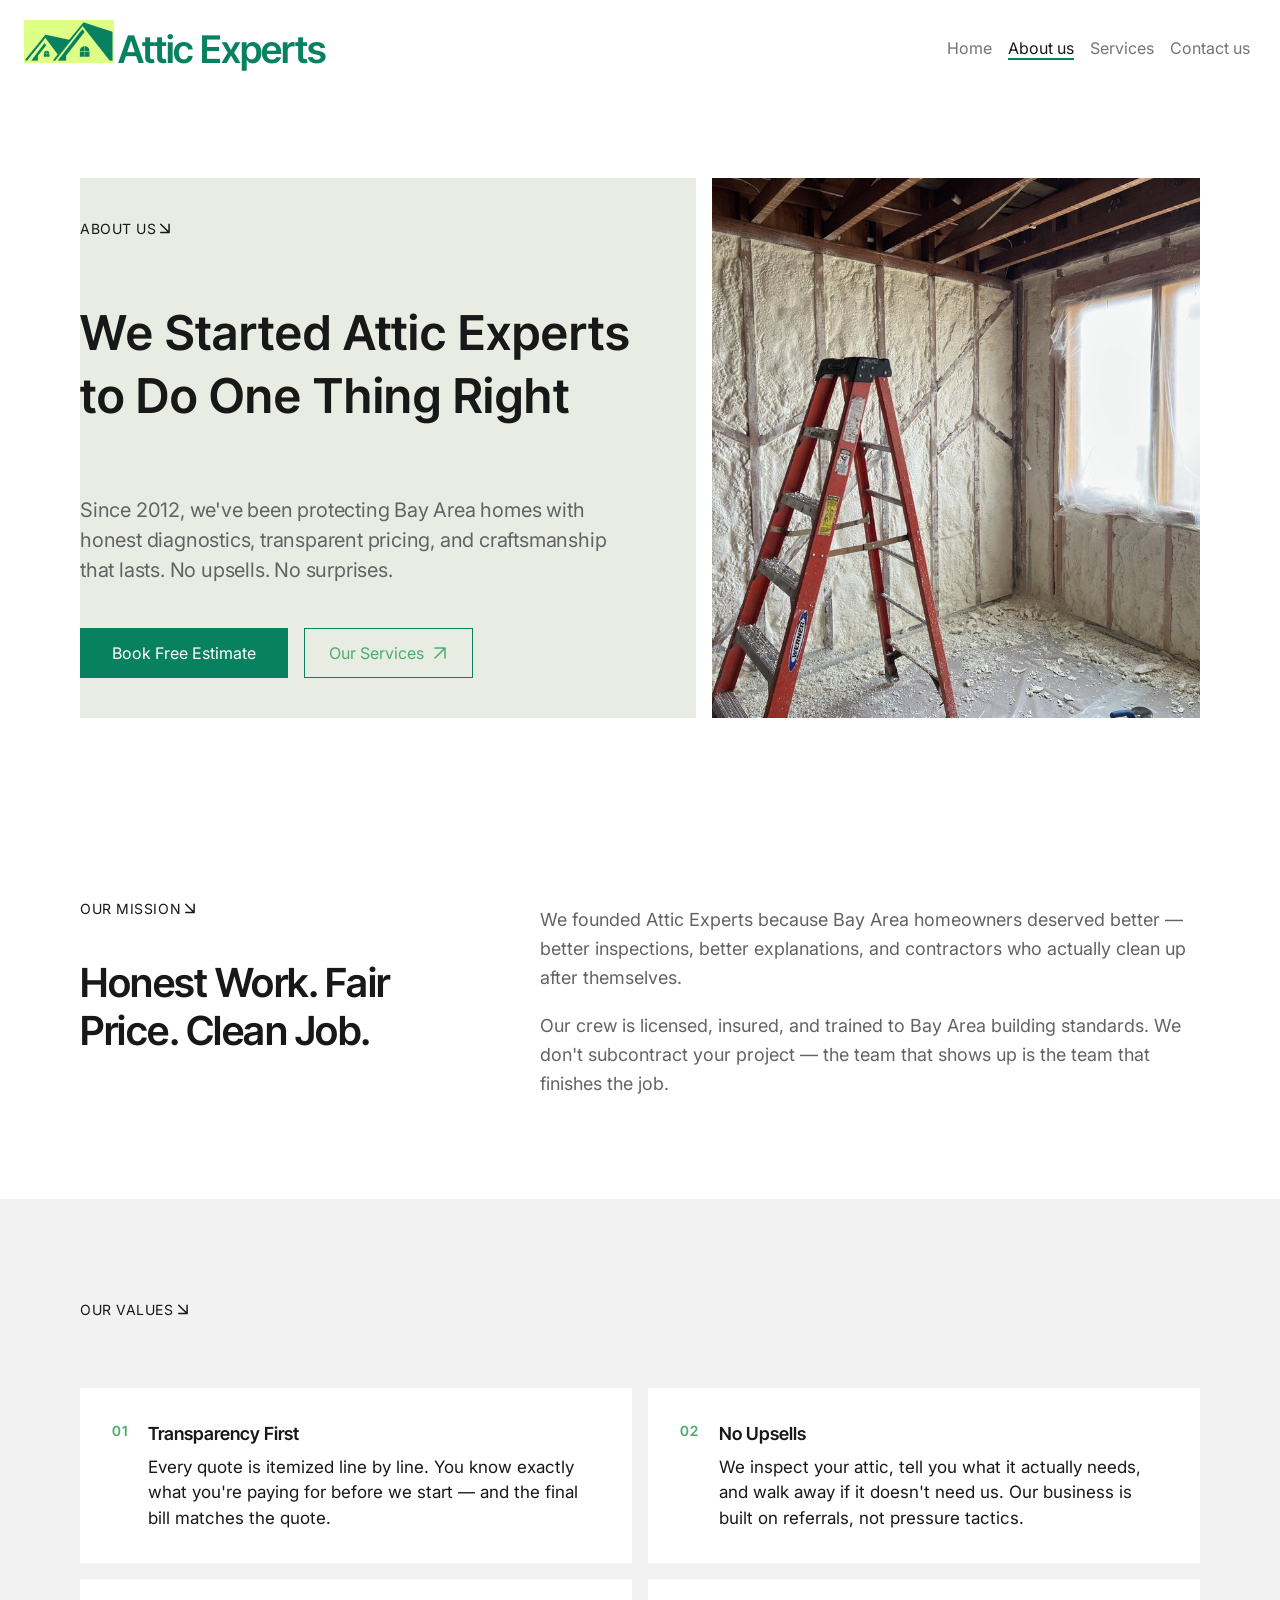
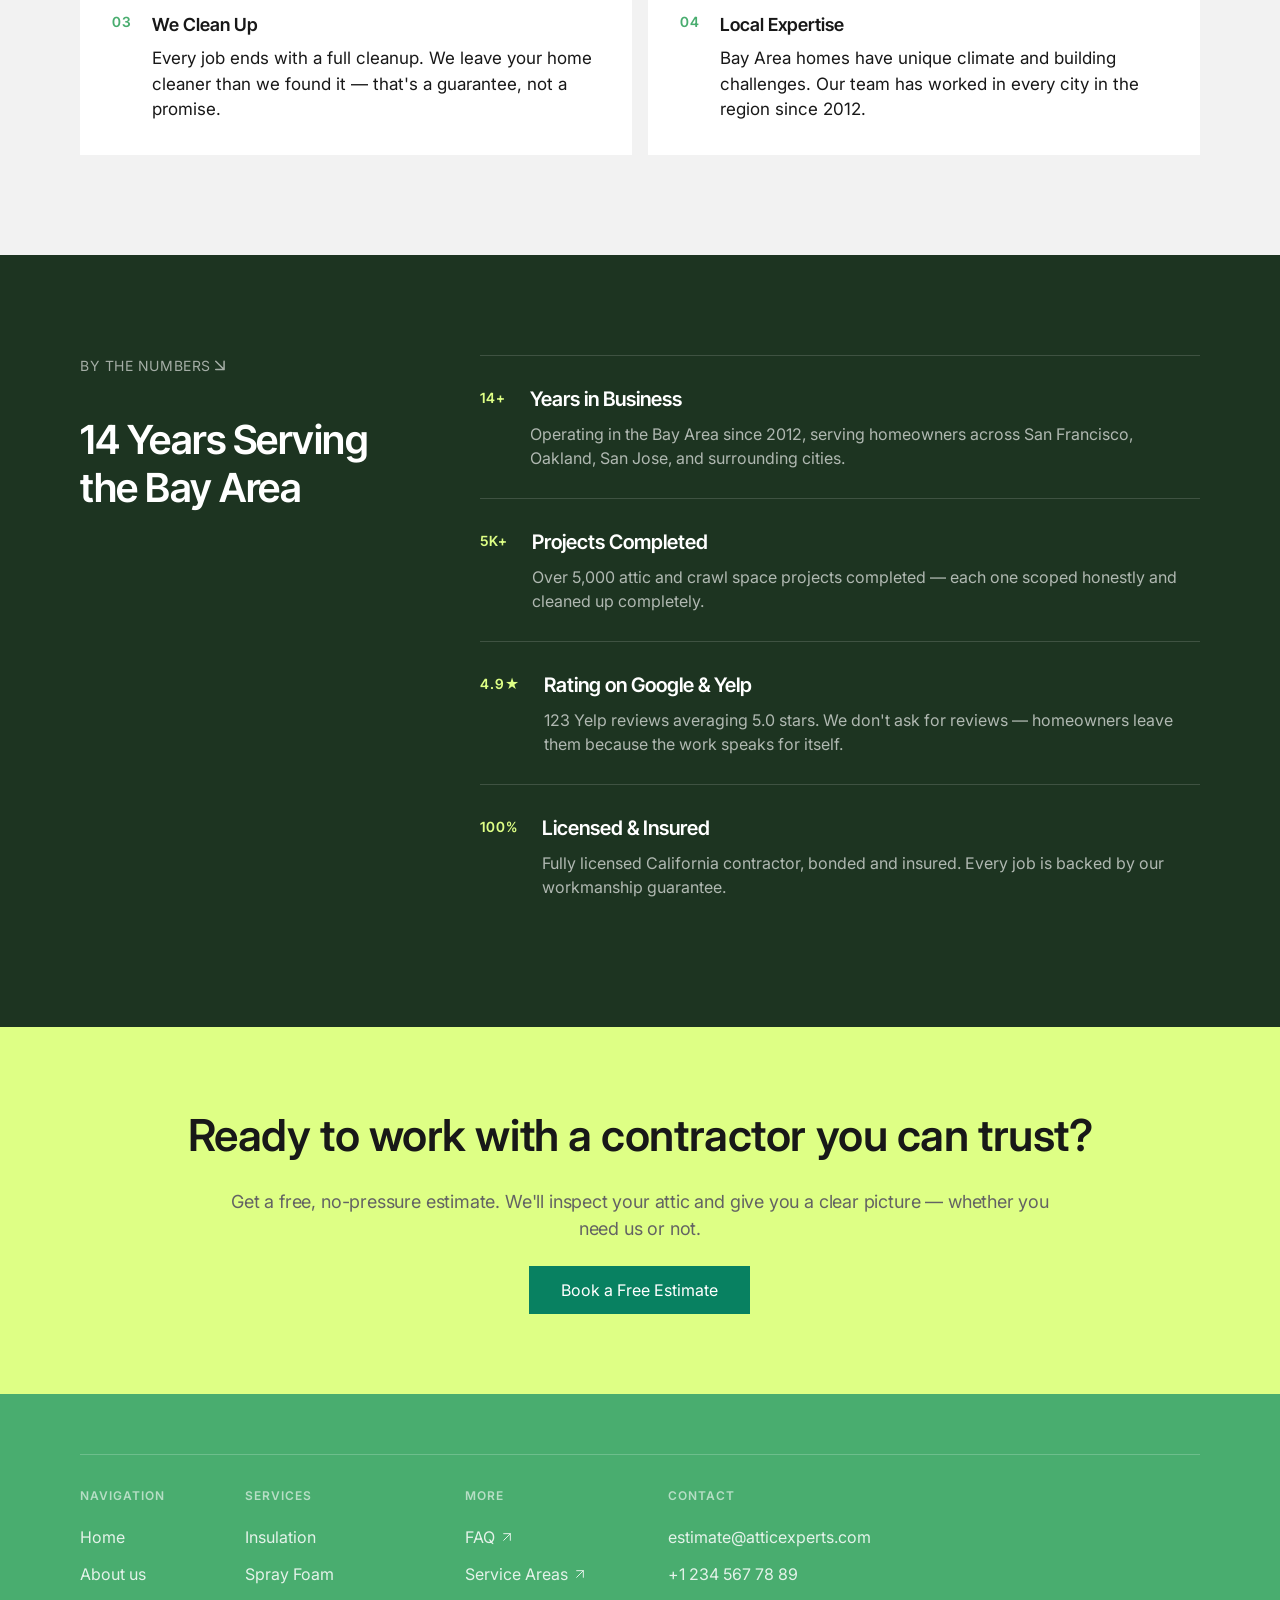
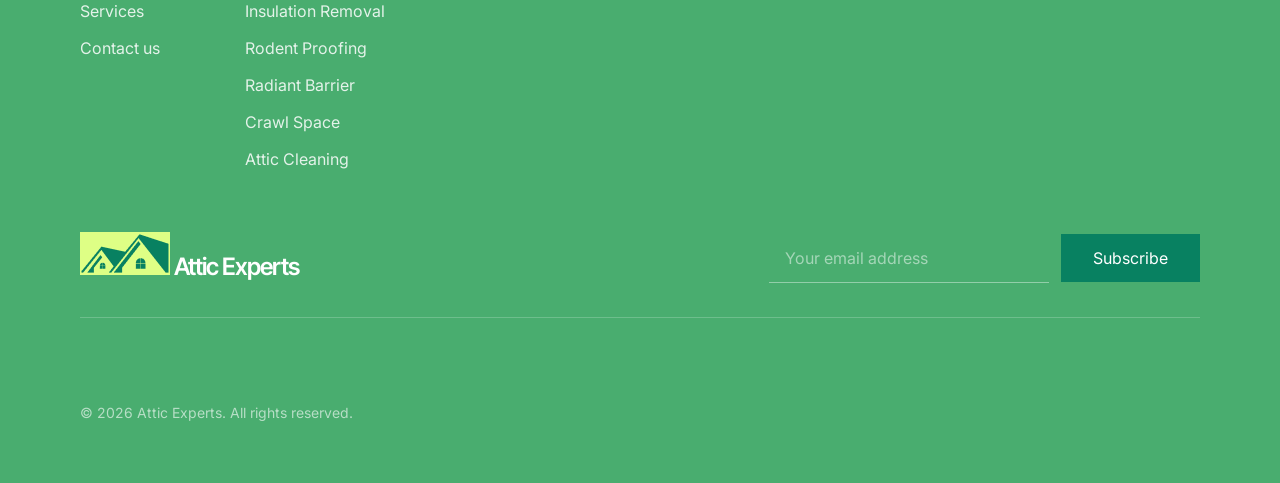
==== commit 0a573eed: "optimisation" ====
--- a/about.html
+++ b/about.html
@@ -14,7 +14,7 @@
         <div class="container container-header">
           <div class="logo">
             <img src="./img/LogoS.png" alt="logo" />
-            <h2>Attic Experts</h2>
+            <span>Attic Experts</span>
           </div>
           <nav class="nav-header">
             <ul class="nav-header__list">
@@ -78,7 +78,7 @@
             <h2 class="sf-section__title">Honest Work. Fair Price. Clean Job.</h2>
           </div>
           <div class="sf-what__right">
-            <p class="sf-section__text" style="margin-bottom: 20px">We founded Attic Experts because Bay Area homeowners deserved better — better inspections, better explanations, and contractors who actually clean up after themselves.</p>
+            <p class="sf-section__text sf-section__text--spaced">We founded Attic Experts because Bay Area homeowners deserved better — better inspections, better explanations, and contractors who actually clean up after themselves.</p>
             <p class="sf-section__text">Our crew is licensed, insured, and trained to Bay Area building standards. We don't subcontract your project — the team that shows up is the team that finishes the job.</p>
           </div>
         </div>
@@ -97,28 +97,28 @@
             <div class="sf-when__item">
               <span class="sf-when__num">01</span>
               <div>
-                <p class="sf-step__title" style="color: var(--black); font-size: 18px; margin-bottom: 8px">Transparency First</p>
+                <p class="sf-when__title">Transparency First</p>
                 <p class="sf-when__text">Every quote is itemized line by line. You know exactly what you're paying for before we start — and the final bill matches the quote.</p>
               </div>
             </div>
             <div class="sf-when__item">
               <span class="sf-when__num">02</span>
               <div>
-                <p class="sf-step__title" style="color: var(--black); font-size: 18px; margin-bottom: 8px">No Upsells</p>
+                <p class="sf-when__title">No Upsells</p>
                 <p class="sf-when__text">We inspect your attic, tell you what it actually needs, and walk away if it doesn't need us. Our business is built on referrals, not pressure tactics.</p>
               </div>
             </div>
             <div class="sf-when__item">
               <span class="sf-when__num">03</span>
               <div>
-                <p class="sf-step__title" style="color: var(--black); font-size: 18px; margin-bottom: 8px">We Clean Up</p>
+                <p class="sf-when__title">We Clean Up</p>
                 <p class="sf-when__text">Every job ends with a full cleanup. We leave your home cleaner than we found it — that's a guarantee, not a promise.</p>
               </div>
             </div>
             <div class="sf-when__item">
               <span class="sf-when__num">04</span>
               <div>
-                <p class="sf-step__title" style="color: var(--black); font-size: 18px; margin-bottom: 8px">Local Expertise</p>
+                <p class="sf-when__title">Local Expertise</p>
                 <p class="sf-when__text">Bay Area homes have unique climate and building challenges. Our team has worked in every city in the region since 2012.</p>
               </div>
             </div>
@@ -130,13 +130,13 @@
       <section class="section section-sf-how">
         <div class="container container-sf-how">
           <div class="sf-how__left">
-            <p class="hero-eyebrow__text" style="color: rgba(255,255,255,0.6)">
+            <p class="hero-eyebrow__text">
               By the Numbers
               <svg xmlns="http://www.w3.org/2000/svg" width="10" height="10" viewBox="0 0 10 10" fill="none">
                 <path d="M0.75 0.75L9.08333 9.08333M0.75 9.08333H9.08333V0.75" stroke="currentColor" stroke-width="1.5" stroke-linecap="round" stroke-linejoin="round"/>
               </svg>
             </p>
-            <h2 class="sf-section__title" style="color: var(--white)">14 Years Serving the Bay Area</h2>
+            <h2 class="sf-section__title">14 Years Serving the Bay Area</h2>
           </div>
           <div class="sf-how__steps">
             <div class="sf-step">
--- a/css/style.css
+++ b/css/style.css
@@ -11,6 +11,8 @@
   --black: #181818;
   --grey: #636363;
   --bg: #f2f2f2;
+  --forest: #065c46;
+  --lime: #e4f63c;
 }
 
 /* Buttons */
@@ -21,8 +23,6 @@
   gap: 4px;
   font-family: Inter, sans-serif;
   font-size: 16px;
-  font-style: normal;
-  font-weight: 400;
   line-height: 150%;
 }
 
@@ -262,8 +262,6 @@
 .container-about {
   padding-block: 100px;
   padding-inline: 80px;
-  /* display: flex; */
-  /* flex-direction: column; */
 }
 
 .about {
@@ -282,27 +280,20 @@
 }
 
 .about-text {
-  color: var(--Base-Grey, #8d8d8d);
-  /* Body 2/Regular */
-  font-family: Inter;
+  color: var(--grey);
+  font-family: Inter, sans-serif;
   font-size: 18px;
-  font-style: normal;
-  font-weight: 400;
-  line-height: 150%; /* 27px */
+  line-height: 150%;
   letter-spacing: -0.18px;
 }
 
 .about-description {
-  color: var(--Base-Grey, #8d8d8d);
-  /* Heading 1/Medium */
-  font-family: Inter;
+  color: var(--grey);
+  font-family: Inter, sans-serif;
   font-size: 32px;
-  font-style: normal;
   font-weight: 500;
-  line-height: 130%; /* 41.6px */
+  line-height: 130%;
   letter-spacing: -0.32px;
-  /* width: 100%; */
-  /* max-width: 725px; */
 }
 
 .about-description span {
@@ -331,97 +322,73 @@
   justify-content: center;
 }
 
+.card-top {
+  font-family: "Inter Tight", sans-serif;
+  font-size: 40px;
+  font-weight: 600;
+  line-height: 90px;
+  letter-spacing: -0.8px;
+}
+
+.card-bot {
+  font-family: Inter, sans-serif;
+  font-size: 24px;
+  line-height: 24px;
+}
+
 .card-year {
   padding: 24px 0;
-  border: 2px solid #065c46;
+  border: 2px solid var(--forest);
   gap: 10px;
-  background: var(--Secondary-Arctic-Lime, #e4f63c);
+  background: var(--lime);
 }
 
 .card-year .card-top {
-  color: #065c46;
+  color: var(--forest);
   text-align: center;
-  font-family: "Inter Tight";
-  font-size: 40px;
-  font-style: normal;
-  font-weight: 600;
-  line-height: 90px; /* 225% */
-  letter-spacing: -0.8px;
 }
 
 .card-year .card-bot {
-  color: #065c46;
-  font-family: Inter;
-  font-size: 24px;
-  font-style: normal;
-  font-weight: 400;
-  line-height: 24px; /* 100% */
+  color: var(--forest);
 }
 
 .card-rate {
-  /* display: flex; */
   padding: 24px 20px;
-  /* flex-direction: column; */
-  /* justify-content: center; */
-  /* align-items: center; */
   gap: 10px;
-  border: 2px solid #49ad6f;
-  background: var(--Base-White, #fff);
+  border: 2px solid var(--primary-green);
+  background: var(--white);
 }
 
 .card-rate .card-top {
-  color: #49ad6f;
-  font-family: "Inter Tight";
-  font-size: 40px;
-  font-style: normal;
-  font-weight: 600;
-  line-height: 90px; /* 225% */
-  letter-spacing: -0.8px;
+  color: var(--primary-green);
 }
 
 .card-rate .card-bot {
-  color: #49ad6f;
-  font-family: Inter;
-  font-size: 24px;
-  font-style: normal;
-  font-weight: 400;
-  line-height: 24px; /* 100% */
+  color: var(--primary-green);
 }
 
 .card-prot {
-  /* display: flex; */
   padding: 24px;
-  /* flex-direction: column; */
-  /* justify-content: center; */
-  /* align-items: center; */
   gap: 10px;
-  background: var(--Color, #065c46);
+  background: var(--forest);
 }
 
 .card-prot .card-top {
-  color: #fff;
-  font-family: "Inter Tight";
-  font-size: 40px;
-  font-style: normal;
-  font-weight: 600;
-  line-height: 90px; /* 225% */
-  letter-spacing: -0.8px;
+  color: var(--white);
 }
 
 .card-prot .card-bot {
-  color: #fff;
-  font-family: Inter;
-  font-size: 24px;
-  font-style: normal;
-  font-weight: 400;
-  line-height: 24px; /* 100% */
+  color: var(--white);
 }
 
 /* ------ SUB MAIN ------ */
+
+.section-main__sub {
+  background: var(--yellow);
+}
 
 .container-main__sub {
   padding: 0 24px;
-  background: var(--yellow);
   display: flex;
   flex-direction: column;
   align-items: center;
@@ -438,83 +405,51 @@
 }
 
 .container-main__sub--text h3 {
-  color: var(--text-text-primary, #1a1a1a);
+  color: var(--black);
   text-align: center;
-
-  /* Display 2/Semi Bold */
-  font-family: Inter;
+  font-family: Inter, sans-serif;
   font-size: 44px;
-  font-style: normal;
-  font-weight: 600;
-  line-height: 130%; /* 57.2px */
+  font-weight: 600;
+  line-height: 130%;
   letter-spacing: -0.44px;
 }
 
 .container-main__sub--text p {
-  color: var(--Base-Dark-Grey, #636363);
+  color: var(--grey);
   text-align: center;
-
-  /* Body 2/Regular */
-  font-family: Inter;
+  font-family: Inter, sans-serif;
   font-size: 18px;
-  font-style: normal;
-  font-weight: 400;
-  line-height: 150%; /* 27px */
+  line-height: 150%;
   letter-spacing: -0.18px;
-}
-
-.container-main__sub--text a {
-  display: flex;
-  padding: 12px 32px;
-  justify-content: center;
-  align-items: center;
-  gap: 4px;
-  background: var(--Primary-Green, #49ad6f);
-  color: var(--Color-Neutral-white, #fff);
-
-  /* Body 3/Regular */
-  font-family: Inter;
-  font-size: 16px;
-  font-style: normal;
-  font-weight: 400;
-  line-height: 150%; /* 24px */
 }
 
 /* ------ SERVICE ------ */
 .section-service {
-  background: var(--Primary-Green, #49ad6f);
+  background: var(--primary-green);
 }
 
 .container-service {
-  padding-block: 100px;
   padding: 100px 80px 50px 80px;
-  /* padding-inline: 80px; */
 }
 
 .container-name__service {
-  padding: 0 0 12px 0;
+  padding-bottom: 12px;
 }
 
 .container-name__service p {
   display: flex;
-  color: var(--Base-White, #fff);
-  text-align: center;
+  color: var(--white);
   gap: 4px;
-
-  /* Body 3/Medium */
-  font-family: Inter;
+  font-family: Inter, sans-serif;
   font-size: 16px;
-  font-style: normal;
   font-weight: 500;
-  line-height: 150%; /* 24px */
+  line-height: 150%;
 }
 
 .service-title {
   display: flex;
   justify-content: space-between;
   align-items: flex-end;
-  /* flex-direction: column; */
-  /* gap: 24px; */
 }
 
 .service-title__text {
@@ -526,26 +461,19 @@
 }
 
 .service-title__text h3 {
-  color: var(--Base-White, #fff);
-
-  /* Display 2/Semi Bold */
-  font-family: Inter;
+  color: var(--white);
+  font-family: Inter, sans-serif;
   font-size: 44px;
-  font-style: normal;
-  font-weight: 600;
-  line-height: 130%; /* 57.2px */
+  font-weight: 600;
+  line-height: 130%;
   letter-spacing: -0.44px;
 }
 
 .service-title__text p {
-  color: var(--Base-White, #fff);
-
-  /* Body 2/Regular */
-  font-family: Inter;
+  color: var(--white);
+  font-family: Inter, sans-serif;
   font-size: 18px;
-  font-style: normal;
-  font-weight: 400;
-  line-height: 150%; /* 27px */
+  line-height: 150%;
   letter-spacing: -0.18px;
 }
 
@@ -555,21 +483,16 @@
   justify-content: center;
   align-items: center;
   gap: 4px;
-  background: var(--Secondary-Arctic-Lime, #e4f63c);
-  color: var(--Primary-Green, #49ad6f);
-
-  /* Body 3/Regular */
-  font-family: Inter;
+  background: var(--lime);
+  color: var(--primary-green);
+  font-family: Inter, sans-serif;
   font-size: 16px;
-  font-style: normal;
-  font-weight: 400;
-  line-height: 150%; /* 24px */
+  line-height: 150%;
 }
 
 .container-cervice__cards {
   display: flex;
   flex-wrap: wrap;
-  /* padding-inline: 80px; */
   padding: 0 80px 100px 80px;
   column-gap: 16px;
   row-gap: 16px;
@@ -595,45 +518,38 @@
 }
 
 .item-description h4 {
-  color: var(--Primary-Green, #49ad6f);
-  font-family: Inter;
+  color: var(--primary-green);
+  font-family: Inter, sans-serif;
   font-size: 24px;
-  font-style: normal;
-  font-weight: 600;
-  line-height: 44px; /* 183.333% */
-  padding: 0 0 24px 0;
+  font-weight: 600;
+  line-height: 44px;
+  padding-bottom: 24px;
 }
 
 .item-description h3 {
-  color: var(--Base-Black, #111);
-  font-family: Inter;
+  color: var(--black);
+  font-family: Inter, sans-serif;
   font-size: 24px;
-  font-style: normal;
   font-weight: 500;
-  line-height: 150%; /* 36px */
-  padding: 0 0 16px 0;
+  line-height: 150%;
+  padding-bottom: 16px;
 }
 
 .item-description p {
-  color: var(--Base-Grey, #8d8d8d);
-  font-family: Inter;
+  color: var(--grey);
+  font-family: Inter, sans-serif;
   font-size: 15px;
-  font-style: normal;
-  font-weight: 400;
-  line-height: 124%; /* 18.6px */
-  padding: 0 0 72px 0;
+  line-height: 124%;
+  padding-bottom: 72px;
 }
 
 .item-description a {
-  color: var(--Primary-Green, #49ad6f);
-  font-family: Inter;
+  color: var(--primary-green);
+  font-family: Inter, sans-serif;
   font-size: 16px;
-  font-style: normal;
-  font-weight: 400;
-  line-height: 150%; /* 24px */
+  line-height: 150%;
   display: flex;
   padding: 10px 0;
-  /* padding: 24px; */
   justify-content: center;
   align-items: center;
   gap: 4px;
@@ -1263,6 +1179,18 @@
   max-width: 100%;
 }
 
+.sf-section__text--spaced {
+  margin-bottom: 20px;
+}
+
+.sf-when__title {
+  color: var(--black);
+  font-family: "Inter Tight", sans-serif;
+  font-size: 18px;
+  font-weight: 600;
+  margin-bottom: 8px;
+}
+
 .section-sf-when {
   background: var(--bg);
 }
@@ -1329,6 +1257,14 @@
   color: var(--white);
 }
 
+.sf-how__left .hero-eyebrow__text {
+  color: rgba(255, 255, 255, 0.6);
+}
+
+.sf-how__left .sf-section__title {
+  color: var(--white);
+}
+
 .sf-how__steps {
   flex: 1;
   display: flex;
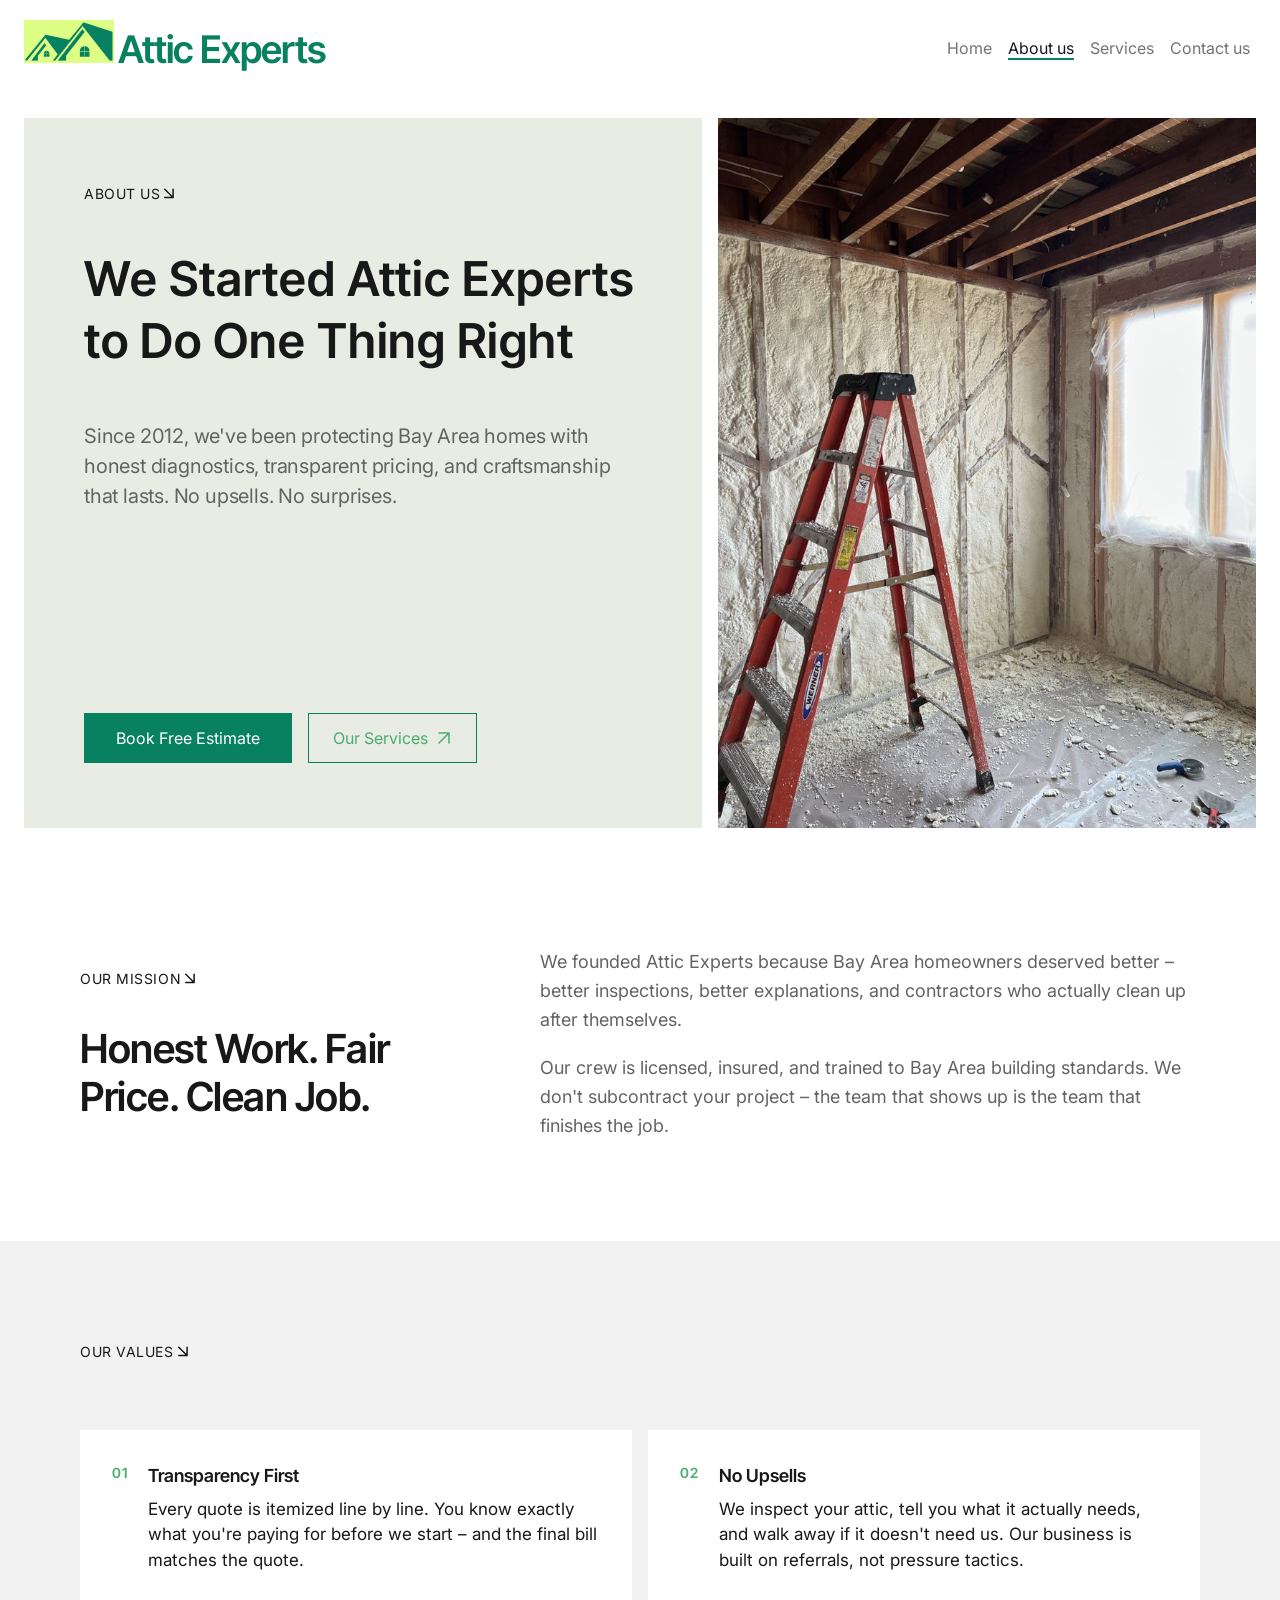
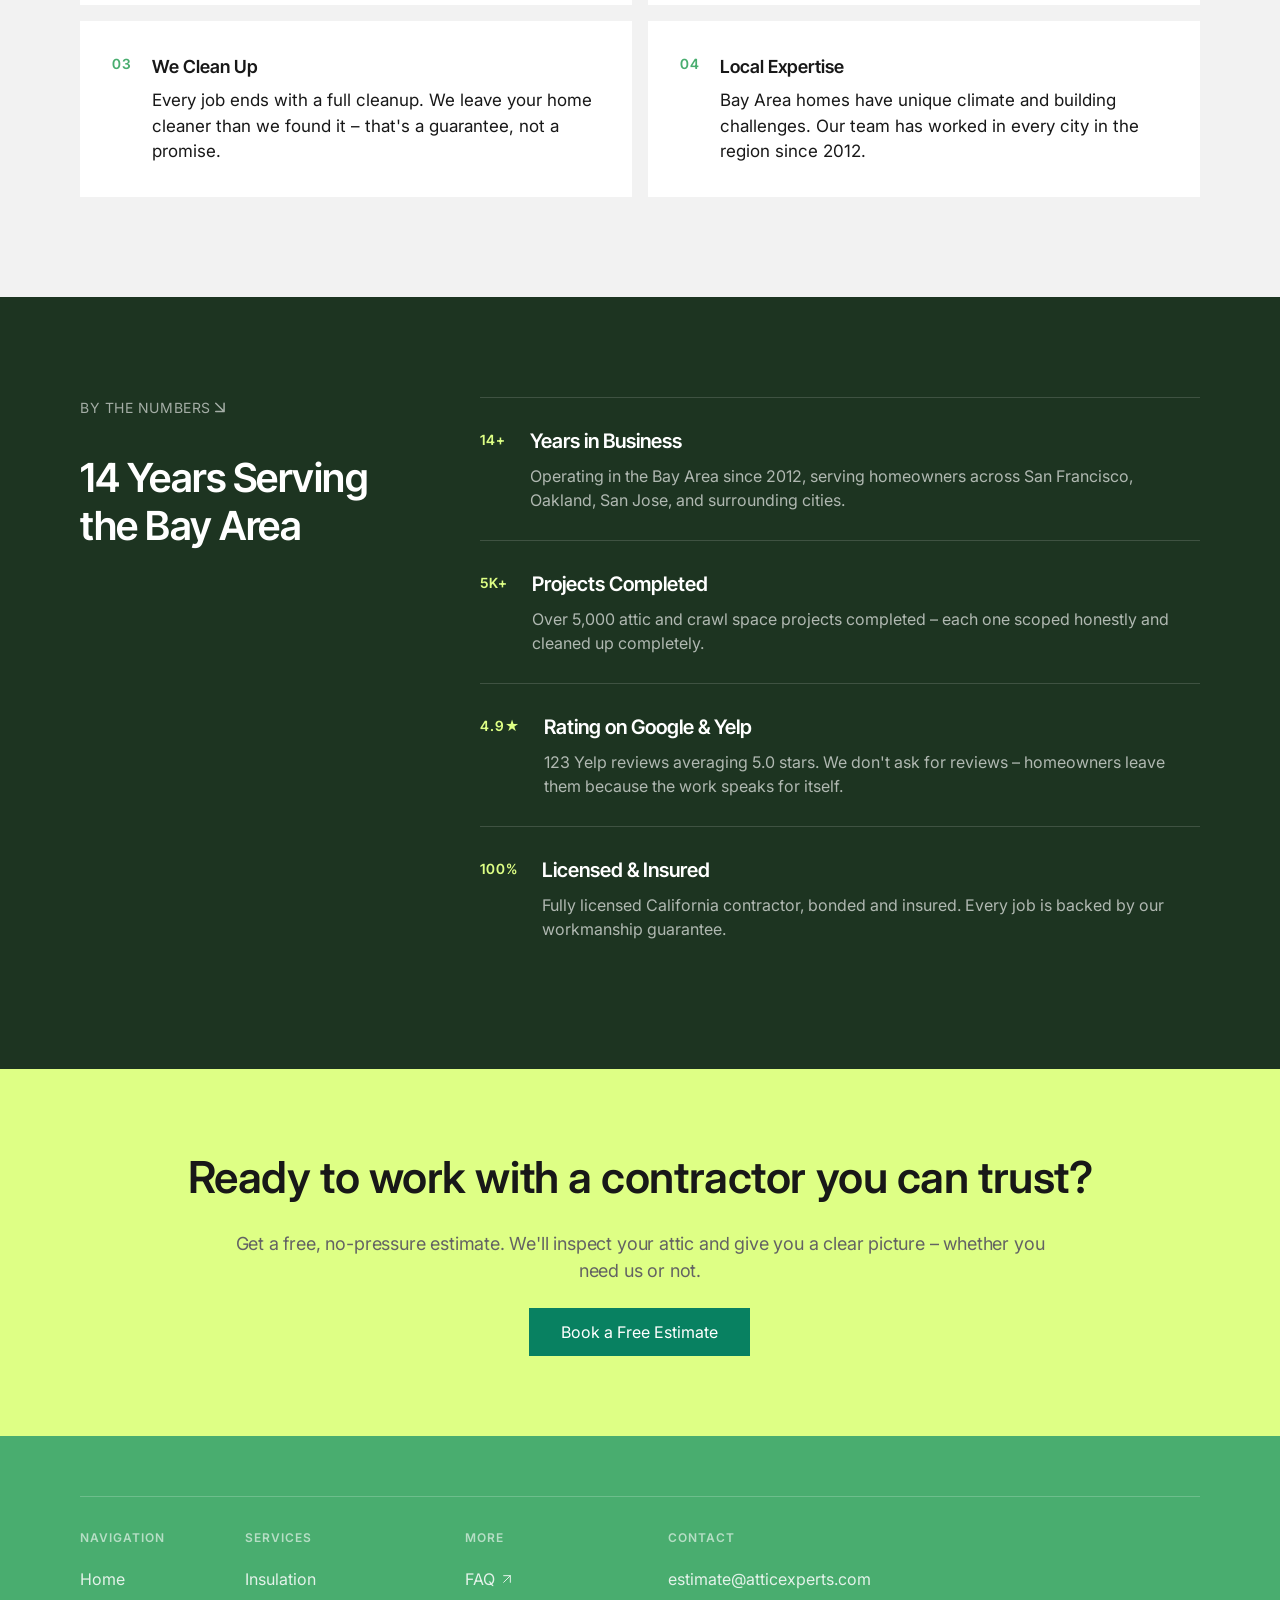
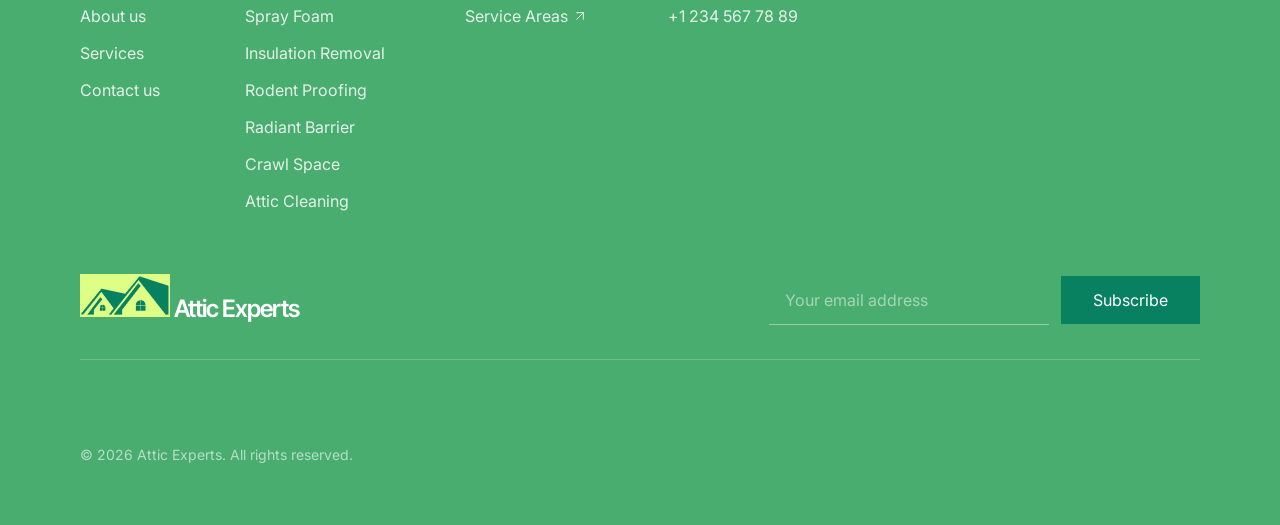
==== commit 319fdd9d: "small fixes" ====
--- a/about.html
+++ b/about.html
@@ -3,7 +3,7 @@
   <head>
     <meta charset="UTF-8" />
     <meta name="viewport" content="width=device-width, initial-scale=1.0" />
-    <title>About Us — Attic Experts</title>
+    <title>About Us – Attic Experts</title>
     <link rel="stylesheet" href="css/fonts.css" />
     <link rel="stylesheet" href="css/reset.css" />
     <link rel="stylesheet" href="css/style.css" />
@@ -78,8 +78,8 @@
             <h2 class="sf-section__title">Honest Work. Fair Price. Clean Job.</h2>
           </div>
           <div class="sf-what__right">
-            <p class="sf-section__text sf-section__text--spaced">We founded Attic Experts because Bay Area homeowners deserved better — better inspections, better explanations, and contractors who actually clean up after themselves.</p>
-            <p class="sf-section__text">Our crew is licensed, insured, and trained to Bay Area building standards. We don't subcontract your project — the team that shows up is the team that finishes the job.</p>
+            <p class="sf-section__text sf-section__text--spaced">We founded Attic Experts because Bay Area homeowners deserved better – better inspections, better explanations, and contractors who actually clean up after themselves.</p>
+            <p class="sf-section__text">Our crew is licensed, insured, and trained to Bay Area building standards. We don't subcontract your project – the team that shows up is the team that finishes the job.</p>
           </div>
         </div>
       </section>
@@ -98,7 +98,7 @@
               <span class="sf-when__num">01</span>
               <div>
                 <p class="sf-when__title">Transparency First</p>
-                <p class="sf-when__text">Every quote is itemized line by line. You know exactly what you're paying for before we start — and the final bill matches the quote.</p>
+                <p class="sf-when__text">Every quote is itemized line by line. You know exactly what you're paying for before we start – and the final bill matches the quote.</p>
               </div>
             </div>
             <div class="sf-when__item">
@@ -112,7 +112,7 @@
               <span class="sf-when__num">03</span>
               <div>
                 <p class="sf-when__title">We Clean Up</p>
-                <p class="sf-when__text">Every job ends with a full cleanup. We leave your home cleaner than we found it — that's a guarantee, not a promise.</p>
+                <p class="sf-when__text">Every job ends with a full cleanup. We leave your home cleaner than we found it – that's a guarantee, not a promise.</p>
               </div>
             </div>
             <div class="sf-when__item">
@@ -150,14 +150,14 @@
               <span class="sf-step__num">5K+</span>
               <div class="sf-step__content">
                 <h3 class="sf-step__title">Projects Completed</h3>
-                <p class="sf-step__text">Over 5,000 attic and crawl space projects completed — each one scoped honestly and cleaned up completely.</p>
+                <p class="sf-step__text">Over 5,000 attic and crawl space projects completed – each one scoped honestly and cleaned up completely.</p>
               </div>
             </div>
             <div class="sf-step">
               <span class="sf-step__num">4.9★</span>
               <div class="sf-step__content">
                 <h3 class="sf-step__title">Rating on Google & Yelp</h3>
-                <p class="sf-step__text">123 Yelp reviews averaging 5.0 stars. We don't ask for reviews — homeowners leave them because the work speaks for itself.</p>
+                <p class="sf-step__text">123 Yelp reviews averaging 5.0 stars. We don't ask for reviews – homeowners leave them because the work speaks for itself.</p>
               </div>
             </div>
             <div class="sf-step">
@@ -176,7 +176,7 @@
         <div class="container container-main__sub">
           <div class="container-main__sub--text">
             <h3>Ready to work with a contractor you can trust?</h3>
-            <p>Get a free, no-pressure estimate. We'll inspect your attic and give you a clear picture — whether you need us or not.</p>
+            <p>Get a free, no-pressure estimate. We'll inspect your attic and give you a clear picture – whether you need us or not.</p>
             <a href="contact.html" class="btn btn-primary">Book a Free Estimate</a>
           </div>
         </div>
--- a/css/style.css
+++ b/css/style.css
@@ -231,17 +231,18 @@
 }
 
 .hero-content {
-  padding: 65px 60px 65px 25px;
+  padding: 65px 60px;
   width: 798px;
   display: flex;
   flex-direction: column;
-  justify-content: space-between;
+  gap: 24px;
   background: var(--soft-green);
 }
 
 .hero-btn {
   display: flex;
   gap: 16px;
+  margin-top: auto;
 }
 
 .hero-img {
@@ -1118,22 +1119,23 @@
 .container-sf-hero {
   display: flex;
   gap: 16px;
-  padding-inline: 80px;
-  padding-block: 80px;
-  height: 700px;
+  padding-inline: 24px;
+  padding-block: 20px;
+  height: 750px;
 }
 
 .sf-hero__content {
   flex: 0 0 55%;
   display: flex;
   flex-direction: column;
-  justify-content: space-between;
-  padding: 40px 60px 40px 0;
+  gap: 24px;
+  padding: 65px 60px;
   background: var(--soft-green);
 }
 
 .sf-hero__img {
   flex: 1;
+  height: 100%;
   overflow: hidden;
 }
 
@@ -1147,7 +1149,7 @@
 .container-sf-what {
   display: flex;
   gap: 80px;
-  align-items: flex-start;
+  align-items: center;
   padding-block: 100px;
   padding-inline: 80px;
 }
@@ -1163,12 +1165,11 @@
   font-weight: 600;
   line-height: 120%;
   letter-spacing: -0.5px;
-  padding-top: 20px;
+  padding-top: 16px;
 }
 
 .sf-what__right {
   flex: 1;
-  padding-top: 8px;
 }
 
 .sf-section__text {
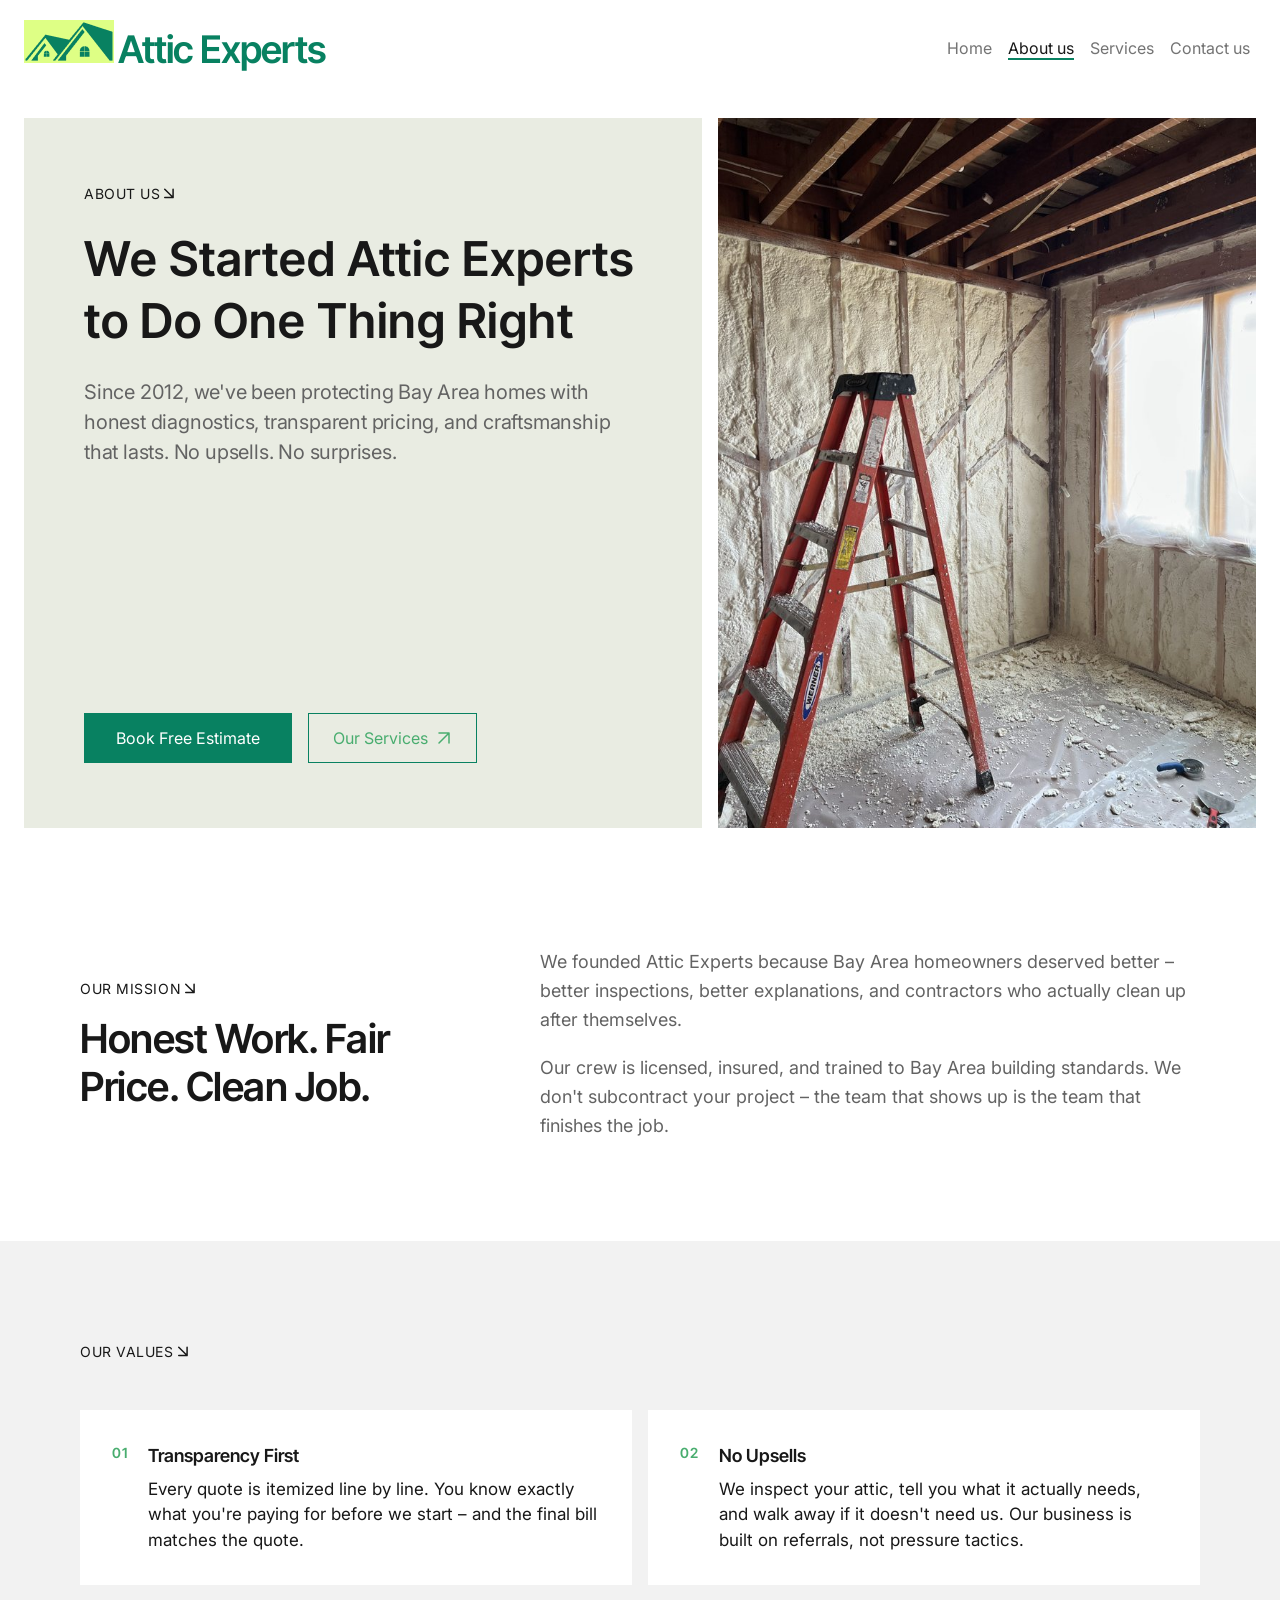
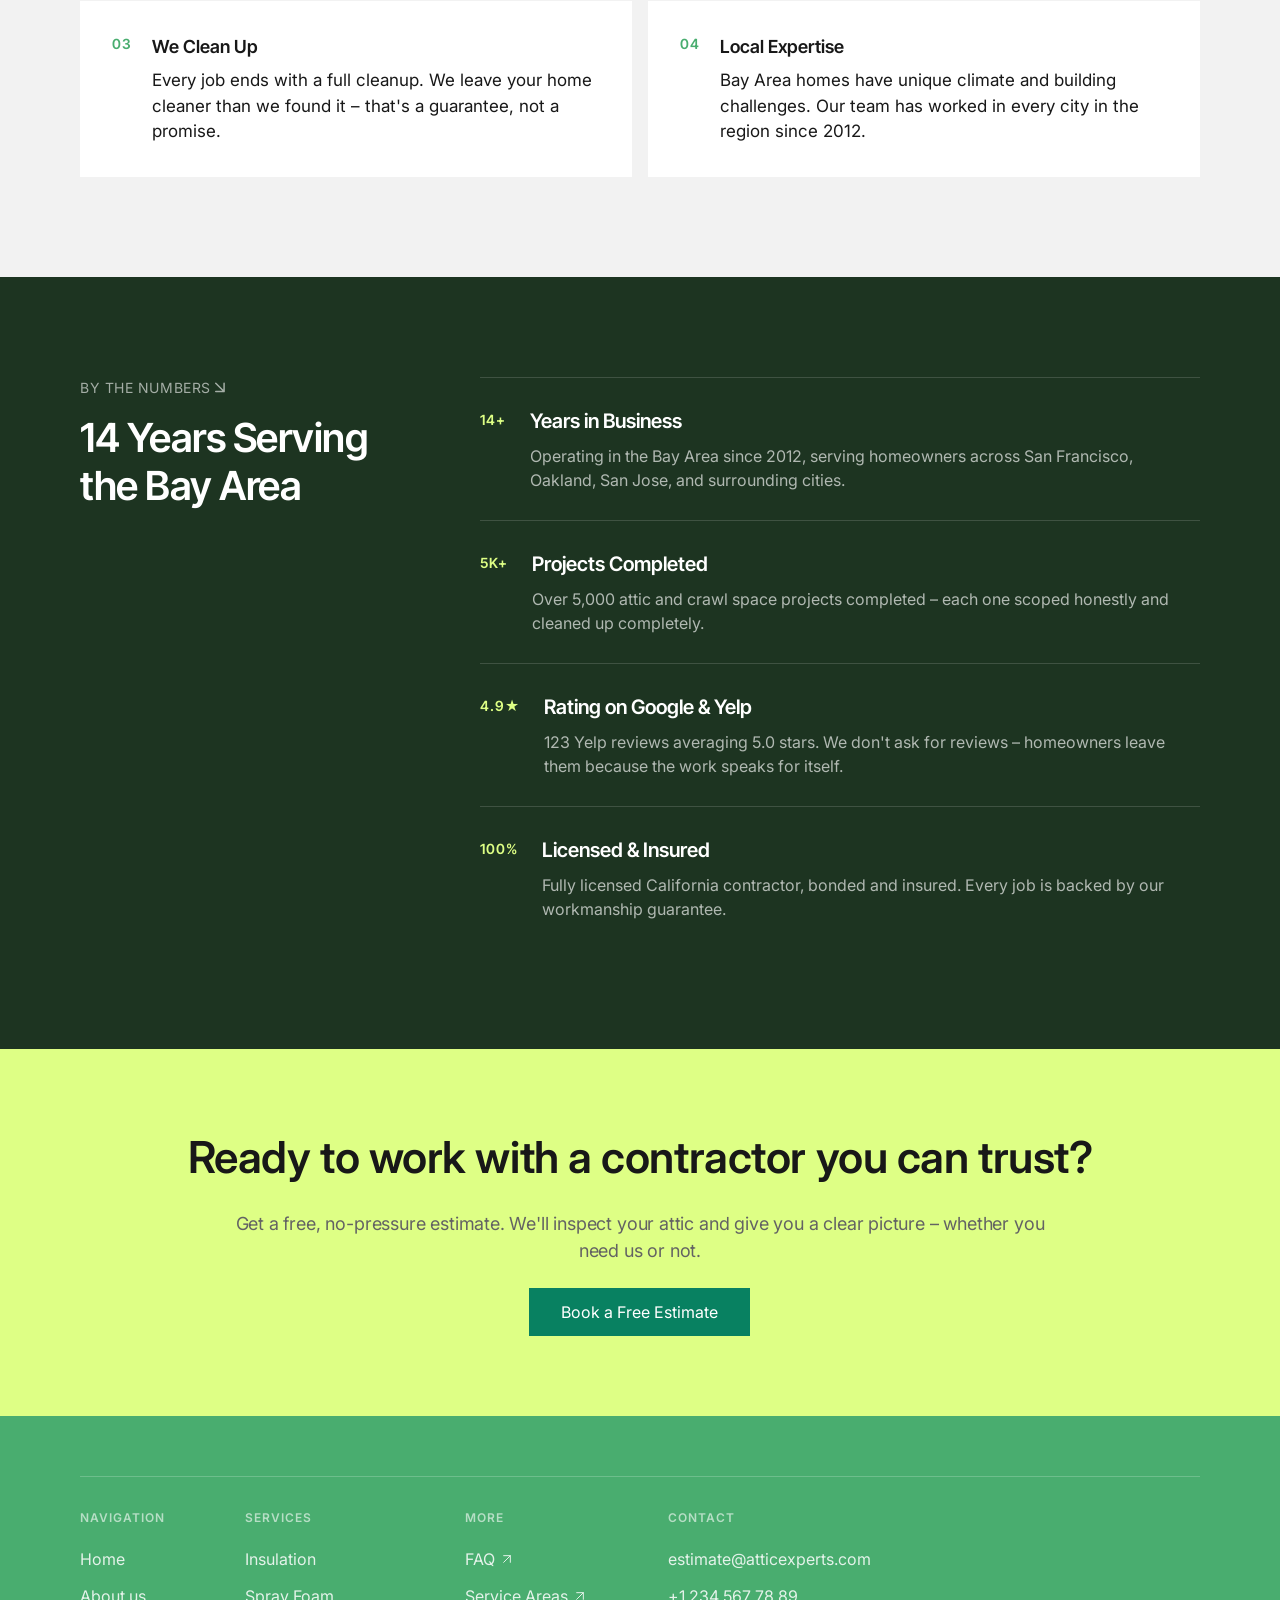
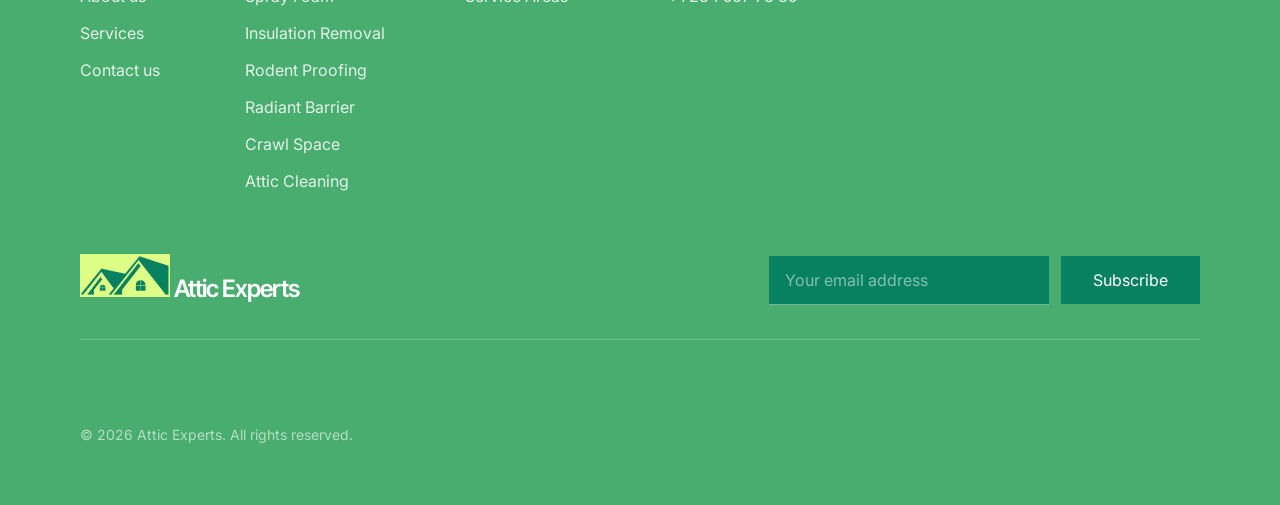
==== commit e1a5d630: "full fix" ====
--- a/about.html
+++ b/about.html
@@ -211,8 +211,8 @@
           <div class="footer__col">
             <p class="footer__heading">More</p>
             <ul class="footer__list">
-              <li><a href="#" class="footer__link footer__link--arrow">FAQ <svg xmlns="http://www.w3.org/2000/svg" width="16" height="16" viewBox="0 0 24 24" fill="none"><path d="M7 17L17 7M17 17V7H7" stroke="currentColor" stroke-width="1.5" stroke-linecap="round" stroke-linejoin="round"/></svg></a></li>
-              <li><a href="#" class="footer__link footer__link--arrow">Service Areas <svg xmlns="http://www.w3.org/2000/svg" width="16" height="16" viewBox="0 0 24 24" fill="none"><path d="M7 17L17 7M17 17V7H7" stroke="currentColor" stroke-width="1.5" stroke-linecap="round" stroke-linejoin="round"/></svg></a></li>
+              <li><a href="faq.html" class="footer__link footer__link--arrow">FAQ <svg xmlns="http://www.w3.org/2000/svg" width="16" height="16" viewBox="0 0 24 24" fill="none"><path d="M7 17L17 7M17 17V7H7" stroke="currentColor" stroke-width="1.5" stroke-linecap="round" stroke-linejoin="round"/></svg></a></li>
+              <li><a href="service-areas.html" class="footer__link footer__link--arrow">Service Areas <svg xmlns="http://www.w3.org/2000/svg" width="16" height="16" viewBox="0 0 24 24" fill="none"><path d="M7 17L17 7M17 17V7H7" stroke="currentColor" stroke-width="1.5" stroke-linecap="round" stroke-linejoin="round"/></svg></a></li>
             </ul>
           </div>
           <div class="footer__col">
--- a/css/style.css
+++ b/css/style.css
@@ -13,6 +13,8 @@
   --bg: #f2f2f2;
   --forest: #065c46;
   --lime: #e4f63c;
+  --star: #f5a623;
+  --error: #e53e3e;
 }
 
 /* Buttons */
@@ -50,33 +52,11 @@
 }
 
 .btn-secondary:hover {
-  border: 1px solid var(--green-hovered);
-  background:
-    linear-gradient(
-        to bottom right,
-        rgba(86, 154, 98, 0.37) 0%,
-        rgba(86, 154, 98, 0) 50%
-      )
-      bottom right / 50% 50% no-repeat,
-    linear-gradient(
-        to bottom left,
-        rgba(86, 154, 98, 0.37) 0%,
-        rgba(86, 154, 98, 0) 50%
-      )
-      bottom left / 50% 50% no-repeat,
-    linear-gradient(
-        to top left,
-        rgba(86, 154, 98, 0.37) 0%,
-        rgba(86, 154, 98, 0) 50%
-      )
-      top left / 50% 50% no-repeat,
-    linear-gradient(
-        to top right,
-        rgba(86, 154, 98, 0.37) 0%,
-        rgba(86, 154, 98, 0) 50%
-      )
-      top right / 50% 50% no-repeat;
-}
+  border-color: var(--green-hovered);
+  background-color: var(--soft-green);
+  color: var(--green-hovered);
+}
+
 
 .btn-accent {
   padding: 12px 32px;
@@ -184,7 +164,6 @@
 
 .nav-header__link--active {
   opacity: 1;
-  color: var(--black);
 }
 
 .nav-header__link--active::after {
@@ -192,12 +171,13 @@
 }
 
 /* ------ HERO ------ */
-.container-subheader {
+.container-subheader,
+.container-sf-hero {
+  display: flex;
+  gap: 16px;
+  padding-inline: 24px;
   padding-block: 20px;
-  padding-inline: 24px;
-  display: flex;
   height: 750px;
-  gap: 16px;
 }
 
 .hero-eyebrow__text {
@@ -209,7 +189,6 @@
   text-transform: uppercase;
   display: flex;
   gap: 4px;
-  padding-bottom: 20px;
 }
 
 .hero-title {
@@ -219,7 +198,6 @@
   font-weight: 600;
   line-height: 130%;
   letter-spacing: 0.96px;
-  padding-bottom: 24px;
 }
 
 .hero-description {
@@ -230,12 +208,13 @@
   letter-spacing: -0.2px;
 }
 
-.hero-content {
+.hero-content,
+.sf-hero__content {
+  flex: 0 0 55%;
+  display: flex;
+  flex-direction: column;
+  gap: 24px;
   padding: 65px 60px;
-  width: 798px;
-  display: flex;
-  flex-direction: column;
-  gap: 24px;
   background: var(--soft-green);
 }
 
@@ -245,13 +224,15 @@
   margin-top: auto;
 }
 
-.hero-img {
-  width: 40%;
+.hero-img,
+.sf-hero__img {
+  flex: 1;
   height: 100%;
   overflow: hidden;
 }
 
-.hero-img img {
+.hero-img img,
+.sf-hero__img img {
   width: 100%;
   height: 100%;
   object-fit: cover;
@@ -360,10 +341,7 @@
   background: var(--white);
 }
 
-.card-rate .card-top {
-  color: var(--primary-green);
-}
-
+.card-rate .card-top,
 .card-rate .card-bot {
   color: var(--primary-green);
 }
@@ -374,10 +352,7 @@
   background: var(--forest);
 }
 
-.card-prot .card-top {
-  color: var(--white);
-}
-
+.card-prot .card-top,
 .card-prot .card-bot {
   color: var(--white);
 }
@@ -491,7 +466,7 @@
   line-height: 150%;
 }
 
-.container-cervice__cards {
+.container-service__cards {
   display: flex;
   flex-wrap: wrap;
   padding: 0 80px 100px 80px;
@@ -499,12 +474,12 @@
   row-gap: 16px;
 }
 
-.container-cervice__card-item {
+.container-service__card-item {
   display: flex;
   width: calc(50% - 8px);
 }
 
-.container-cervice__card-item--reverse {
+.container-service__card-item--reverse {
   flex-direction: row-reverse;
 }
 
@@ -574,8 +549,6 @@
   display: flex;
   align-items: flex-start;
   gap: 80px;
-  padding-block: 100px;
-  padding-inline: 80px;
 }
 
 .faq-left {
@@ -606,10 +579,11 @@
 }
 
 .faq-still {
-  color: var(--black);
+  color: var(--primary-green);
   font-family: "Inter Tight", sans-serif;
   font-size: 20px;
   font-weight: 600;
+  margin-top: auto;
 }
 
 .faq-right {
@@ -684,9 +658,6 @@
   z-index: 1;
 }
 
-/* открытие: сначала фон кнопки, потом grid, потом контент */
-.faq-item--open .faq-item__question {
-}
 
 .faq-item--open .faq-item__question::before {
   transform: translateY(0);
@@ -805,68 +776,58 @@
 
 .testimonial-card__header {
   display: flex;
-  align-items: flex-start;
+  align-items: center;
   justify-content: space-between;
+  padding-bottom: 20px;
+  border-bottom: 1px solid rgba(24, 24, 24, 0.08);
 }
 
 .testimonial-card__author {
   display: flex;
-  align-items: center;
-  gap: 16px;
-}
-
-.testimonial-card__avatar {
-  width: 72px;
-  height: 72px;
-  object-fit: cover;
-  object-position: center;
+  flex-direction: column;
+  gap: 4px;
 }
 
 .testimonial-card__name {
   color: var(--black);
   font-family: Inter, sans-serif;
+  font-size: 16px;
+  font-weight: 600;
+  line-height: 150%;
+}
+
+.testimonial-card__meta,
+.testimonial-card__date {
+  color: var(--grey);
+  font-family: Inter, sans-serif;
+  font-size: 13px;
+  line-height: 150%;
+}
+
+.testimonial-card__rating {
+  display: flex;
+  flex-direction: column;
+  align-items: flex-end;
+  gap: 2px;
+}
+
+.testimonial-card__rating-top {
+  display: flex;
+  align-items: center;
+  gap: 8px;
+}
+
+.testimonial-card__score {
+  color: var(--black);
+  font-family: Inter, sans-serif;
   font-size: 18px;
   font-weight: 600;
-  line-height: 150%;
-}
-
-.testimonial-card__meta {
-  color: var(--grey);
-  font-family: Inter, sans-serif;
-  font-size: 14px;
-  line-height: 150%;
-}
-
-.testimonial-card__rating {
-  display: flex;
-  flex-direction: column;
-  align-items: flex-end;
-  gap: 4px;
-}
-
-.testimonial-card__rating-top {
-  display: flex;
-  align-items: center;
-  gap: 8px;
-}
-
-.testimonial-card__score {
-  color: var(--black);
-  font-family: Inter, sans-serif;
-  font-size: 18px;
-  font-weight: 600;
 }
 
 .testimonial-card__stars {
-  color: #f5a623;
+  color: var(--star);
   font-size: 18px;
   letter-spacing: 2px;
-}
-
-.testimonial-card__date {
-  color: var(--grey);
-  font-family: Inter, sans-serif;
-  font-size: 14px;
 }
 
 .testimonial-card__text {
@@ -967,7 +928,7 @@
   padding: 12px 16px;
   border: none;
   border-bottom: 1px solid rgba(255, 255, 255, 0.4);
-  background: transparent;
+  background: var(--green);
   color: var(--white);
   font-family: Inter, sans-serif;
   font-size: 16px;
@@ -1064,7 +1025,7 @@
 
 .contact-form.submitted input:invalid,
 .contact-form.submitted textarea:invalid {
-  border-bottom-color: #e53e3e;
+  border-bottom-color: var(--error);
 }
 
 .contact-info {
@@ -1101,6 +1062,174 @@
   font-family: Inter, sans-serif;
   font-size: 18px;
   font-weight: 400;
+  line-height: 150%;
+}
+
+/* ------ FAQ PAGE ------ */
+.section-faq-hero {
+  background: var(--soft-green);
+}
+
+.container-faq-hero {
+  padding-block: 80px;
+  padding-inline: 80px;
+  max-width: 700px;
+}
+
+.container-faq-page {
+  padding-block: 80px;
+  padding-inline: 80px;
+  display: flex;
+  flex-direction: column;
+  gap: 80px;
+}
+
+.faq-page__group {
+  display: flex;
+  gap: 80px;
+  align-items: flex-start;
+}
+
+.faq-page__category {
+  flex: 0 0 280px;
+  position: sticky;
+  top: 100px;
+  color: var(--black);
+  font-family: "Inter Tight", sans-serif;
+  font-size: 24px;
+  font-weight: 600;
+  line-height: 130%;
+  padding-top: 28px;
+}
+
+.faq-page__group .faq-right {
+  flex: 1;
+}
+
+/* ------ SERVICE AREAS PAGE ------ */
+.section-areas-hero {
+  background: var(--soft-green);
+}
+
+.container-areas-hero {
+  padding-block: 80px;
+  padding-inline: 80px;
+  max-width: 700px;
+}
+
+.container-areas-main {
+  display: flex;
+  gap: 0;
+  height: 800px;
+}
+
+.areas-map {
+  flex: 1;
+  position: relative;
+}
+
+#map {
+  width: 100%;
+  height: 100%;
+}
+
+#map .leaflet-tile-pane {
+  filter: grayscale(0.3) contrast(0.95) brightness(1.05);
+}
+
+#map .leaflet-control-zoom a {
+  font-family: Inter, sans-serif;
+  color: var(--black);
+  border-color: rgba(24, 24, 24, 0.15);
+}
+
+#map .leaflet-control-zoom a:hover {
+  background: var(--soft-green);
+}
+
+#map .leaflet-popup-content-wrapper {
+  border-radius: 0;
+  box-shadow: 0 4px 20px rgba(0, 0, 0, 0.1);
+  font-family: Inter, sans-serif;
+}
+
+#map .leaflet-popup-tip {
+  display: none;
+}
+
+.areas-info {
+  flex: 0 0 380px;
+  display: flex;
+  flex-direction: column;
+  gap: 40px;
+  padding: 48px;
+  background: var(--white);
+}
+
+.areas-info__label {
+  color: var(--grey);
+  font-family: Inter, sans-serif;
+  font-size: 12px;
+  font-weight: 600;
+  letter-spacing: 1px;
+  text-transform: uppercase;
+  margin-bottom: 16px;
+}
+
+.areas-hours__list {
+  display: flex;
+  flex-direction: column;
+  gap: 12px;
+}
+
+.areas-hours__item {
+  display: flex;
+  justify-content: space-between;
+  align-items: center;
+  padding-bottom: 12px;
+  border-bottom: 1px solid rgba(24, 24, 24, 0.08);
+}
+
+.areas-hours__day {
+  color: var(--black);
+  font-family: Inter, sans-serif;
+  font-size: 15px;
+}
+
+.areas-hours__time {
+  color: var(--grey);
+  font-family: Inter, sans-serif;
+  font-size: 15px;
+}
+
+.areas-contact {
+  display: flex;
+  flex-direction: column;
+  gap: 10px;
+}
+
+.areas-contact__value {
+  color: var(--black);
+  font-family: Inter, sans-serif;
+  font-size: 16px;
+  line-height: 150%;
+  transition: color 0.15s ease;
+}
+
+.areas-contact__value:hover {
+  color: var(--green);
+}
+
+.areas-cities__list {
+  display: grid;
+  grid-template-columns: 1fr 1fr;
+  gap: 10px 16px;
+}
+
+.areas-cities__list li {
+  color: var(--black);
+  font-family: Inter, sans-serif;
+  font-size: 15px;
   line-height: 150%;
 }
 
@@ -1116,42 +1245,19 @@
 }
 
 /* ------ SPRAY FOAM PAGE ------ */
-.container-sf-hero {
-  display: flex;
-  gap: 16px;
-  padding-inline: 24px;
-  padding-block: 20px;
-  height: 750px;
-}
-
-.sf-hero__content {
-  flex: 0 0 55%;
-  display: flex;
-  flex-direction: column;
-  gap: 24px;
-  padding: 65px 60px;
-  background: var(--soft-green);
-}
-
-.sf-hero__img {
-  flex: 1;
-  height: 100%;
-  overflow: hidden;
-}
-
-.sf-hero__img img {
-  width: 100%;
-  height: 100%;
-  object-fit: cover;
-  object-position: center;
-}
-
-.container-sf-what {
-  display: flex;
-  gap: 80px;
-  align-items: center;
+
+
+.container-sf-what,
+.container-sf-how,
+.container-faq {
   padding-block: 100px;
   padding-inline: 80px;
+}
+
+.container-sf-what {
+  display: flex;
+  gap: 80px;
+  align-items: center;
 }
 
 .sf-what__left {
@@ -1242,20 +1348,10 @@
   display: flex;
   gap: 80px;
   align-items: flex-start;
-  padding-block: 100px;
-  padding-inline: 80px;
 }
 
 .sf-how__left {
   flex: 0 0 320px;
-}
-
-.sf-how__left .hero-eyebrow__text {
-  color: rgba(255, 255, 255, 0.6);
-}
-
-.sf-how__left .sf-section__title {
-  color: var(--white);
 }
 
 .sf-how__left .hero-eyebrow__text {
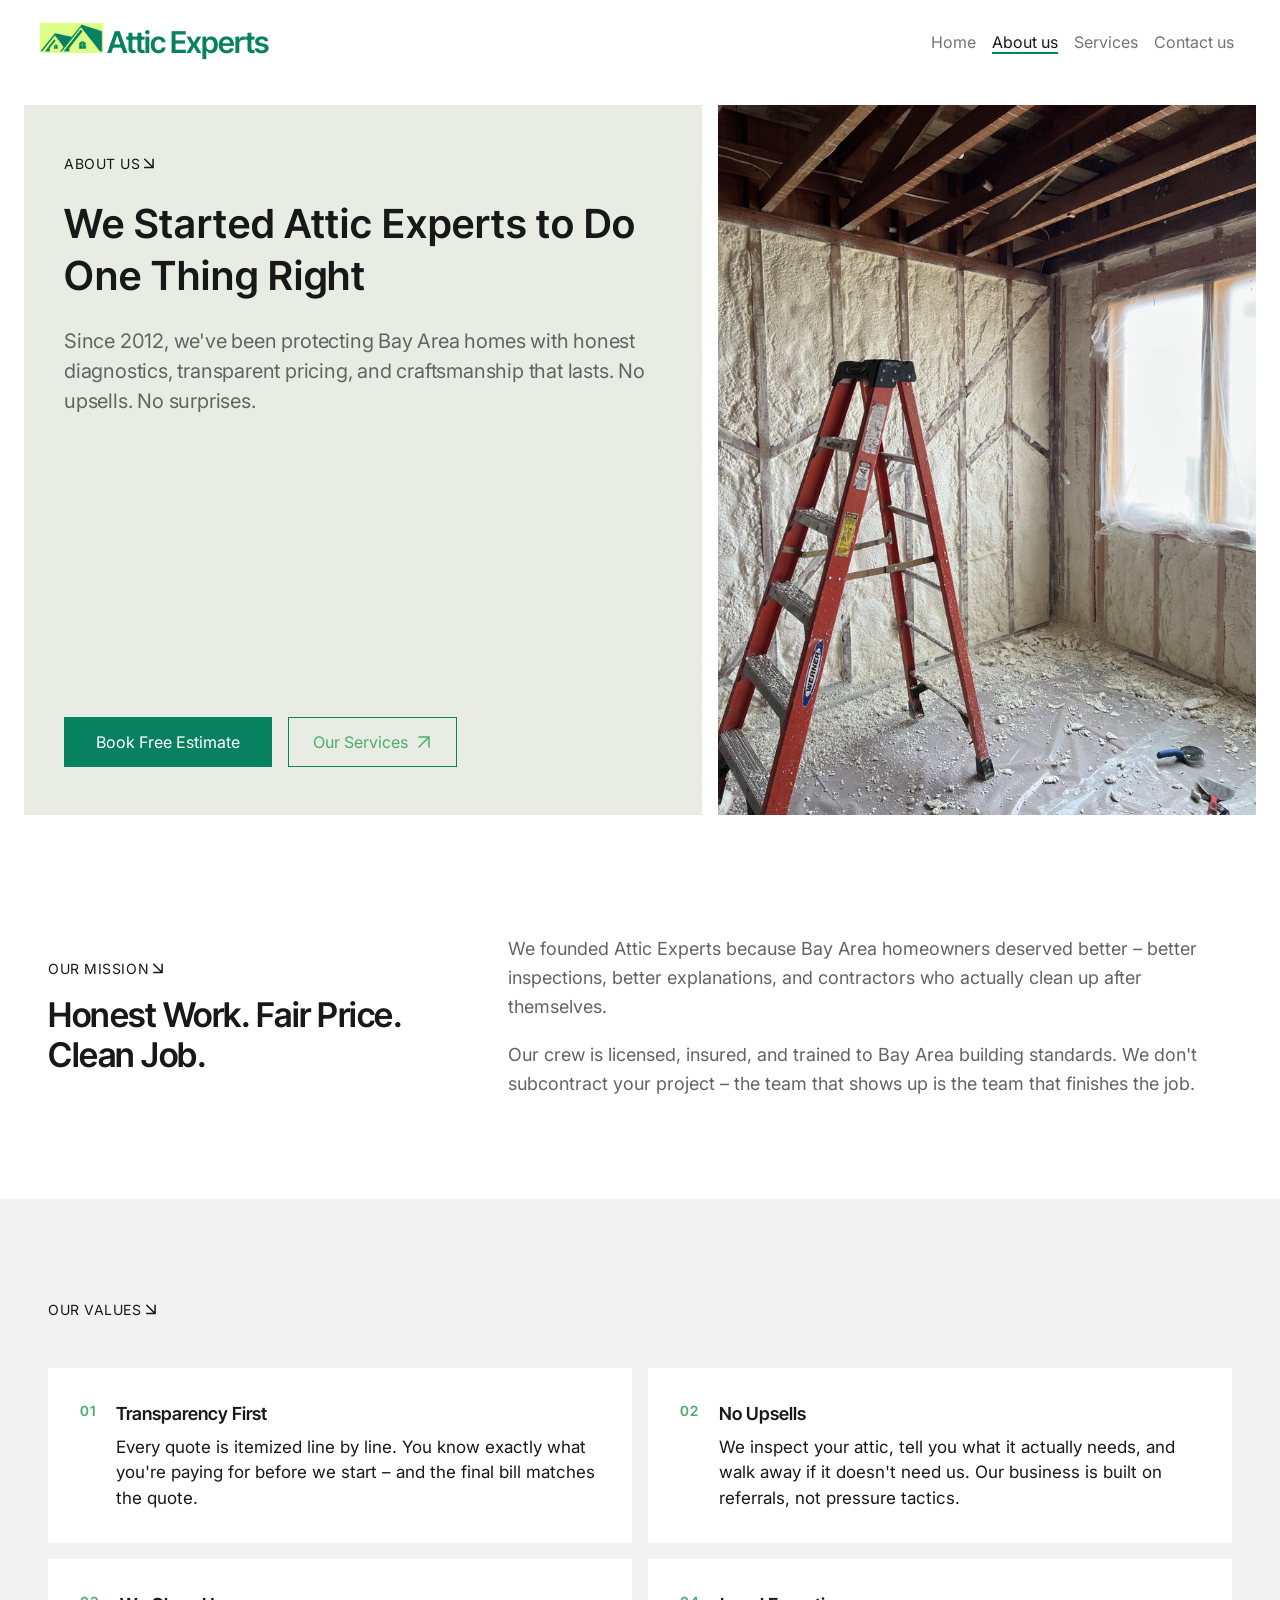
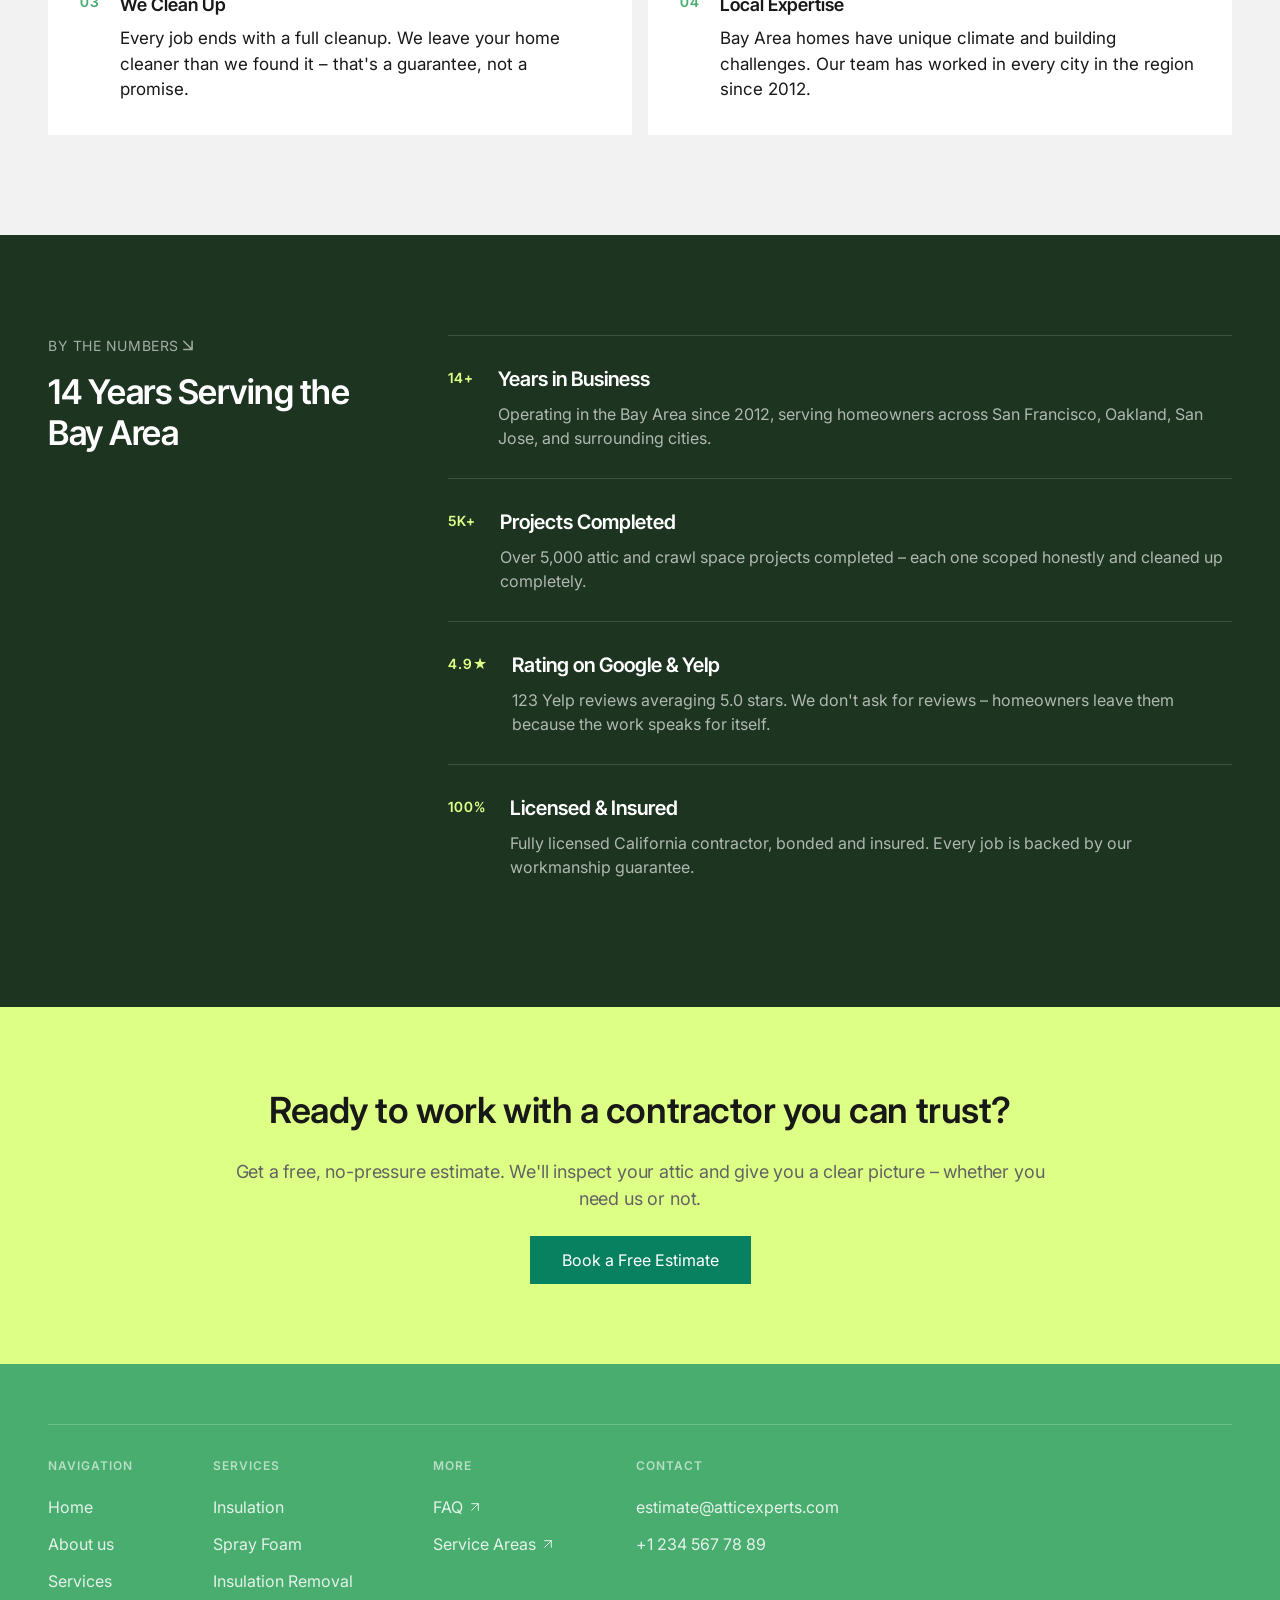
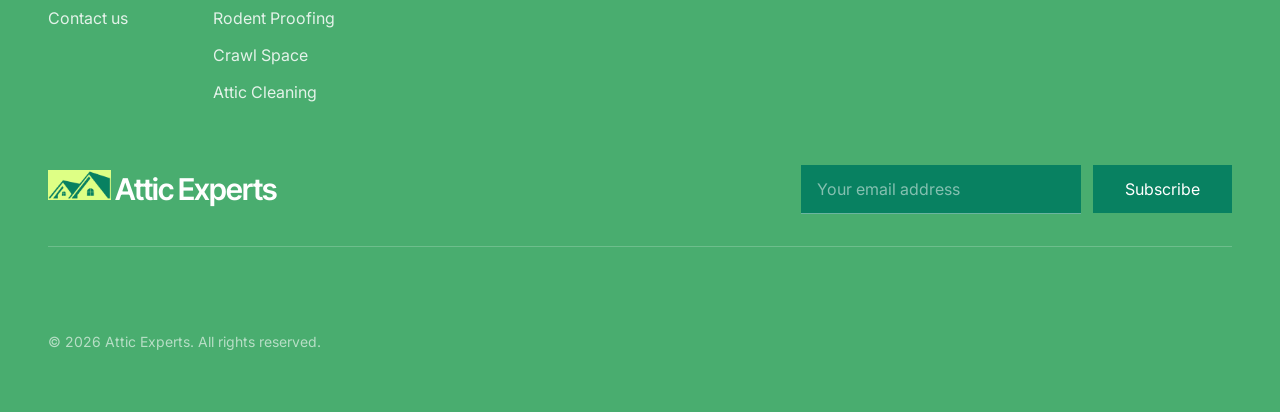
==== commit cbb4abe5: "big fix | @media" ====
--- a/about.html
+++ b/about.html
@@ -32,6 +32,11 @@
               </li>
             </ul>
           </nav>
+          <button class="nav-burger" aria-label="Toggle menu" aria-expanded="false">
+            <span></span>
+            <span></span>
+            <span></span>
+          </button>
         </div>
       </div>
     </header>
@@ -203,7 +208,6 @@
               <li><a href="spray-foam.html" class="footer__link">Spray Foam</a></li>
               <li><a href="insulation-removal.html" class="footer__link">Insulation Removal</a></li>
               <li><a href="rodent-proofing.html" class="footer__link">Rodent Proofing</a></li>
-              <li><a href="#" class="footer__link">Radiant Barrier</a></li>
               <li><a href="crawl-space.html" class="footer__link">Crawl Space</a></li>
               <li><a href="attic-cleaning.html" class="footer__link">Attic Cleaning</a></li>
             </ul>
--- a/css/style.css
+++ b/css/style.css
@@ -60,14 +60,14 @@
 
 .btn-accent {
   padding: 12px 32px;
-  background: var(--yellow);
-  color: var(--black);
-  transition: background 0.15s ease;
+  background-color: var(--yellow);
+  color: var(--black);
+  transition: background-color 0.15s ease;
 }
 
 .btn-accent:hover {
   padding: 12px 26px;
-  background: var(--yellow-hovered);
+  background-color: var(--yellow-hovered);
   font-family: "Inter Tight", sans-serif;
   font-weight: 500;
   letter-spacing: 0.64px;
@@ -124,6 +124,8 @@
 
 .logo img {
   padding-right: 4px;
+  height: 1em;
+  width: auto;
 }
 
 .nav-header__list {
@@ -634,7 +636,7 @@
   font-family: Inter, sans-serif;
   font-size: 17px;
   line-height: 160%;
-  max-width: 100%;
+
   padding: 24px;
 }
 
@@ -835,7 +837,7 @@
   font-family: Inter, sans-serif;
   font-size: 18px;
   line-height: 160%;
-  max-width: 100%;
+
 }
 
 /* ------ FOOTER ------ */
@@ -1061,7 +1063,6 @@
   color: var(--black);
   font-family: Inter, sans-serif;
   font-size: 18px;
-  font-weight: 400;
   line-height: 150%;
 }
 
@@ -1283,7 +1284,7 @@
   font-family: Inter, sans-serif;
   font-size: 18px;
   line-height: 160%;
-  max-width: 100%;
+
 }
 
 .sf-section__text--spaced {
@@ -1337,7 +1338,7 @@
   font-family: Inter, sans-serif;
   font-size: 17px;
   line-height: 150%;
-  max-width: 100%;
+
 }
 
 .section-sf-how {
@@ -1399,6 +1400,434 @@
   font-family: Inter, sans-serif;
   font-size: 16px;
   line-height: 150%;
-  max-width: 100%;
-}
-
+
+}
+
+/* Бургер скрыт на десктопе */
+.nav-burger { display: none; }
+
+/* ============================================================
+   RESPONSIVE
+   ============================================================ */
+
+/* ------ 1280px — Ноутбуки ------ */
+@media (max-width: 1280px) {
+
+  /* Header */
+  .logo { font-size: 30px; }
+  .container-header { padding-inline: 40px; }
+
+  /* Hero */
+  .hero-title { font-size: 40px; }
+  .hero-content,
+  .sf-hero__content { padding: 48px 40px; }
+
+  /* About */
+  .container-about { padding-inline: 48px; }
+  .about { gap: 60px; }
+  .about-description { font-size: 26px; }
+
+  /* Services */
+  .container-service { padding: 80px 48px 40px; }
+  .container-service__cards { padding: 0 48px 80px; }
+  .service-title__text h3 { font-size: 36px; }
+
+  /* FAQ */
+  .container-faq { padding-inline: 48px; }
+  .faq-title { font-size: 38px; }
+
+  /* Testimonial */
+  .container-testimonial { padding-inline: 48px; }
+
+  /* Contact */
+  .container-contact { padding-inline: 48px; }
+
+  /* Service pages */
+  .container-sf-what,
+  .container-sf-how,
+  .container-faq { padding-inline: 48px; }
+  .container-sf-when { padding-inline: 48px; }
+  .sf-section__title { font-size: 34px; }
+
+  /* CTA */
+  .container-main__sub--text h3 { font-size: 36px; }
+
+  /* Footer */
+  .footer__container { padding-inline: 48px; }
+}
+
+/* ------ 1024px — Планшеты ------ */
+@media (max-width: 1024px) {
+
+  /* Header */
+  .logo { font-size: 26px; }
+  .container-header { padding-inline: 24px; }
+  .nav-header__list { gap: 12px; }
+  .nav-header__link { font-size: 14px; }
+
+  /* Hero */
+  .container-subheader,
+  .container-sf-hero { height: 560px; }
+  .hero-title { font-size: 34px; }
+  .hero-description { font-size: 17px; }
+  .hero-content,
+  .sf-hero__content { padding: 36px 28px; gap: 16px; }
+
+  /* About */
+  .container-about { padding-block: 70px; padding-inline: 32px; }
+  .about { gap: 40px; }
+  .about-description { font-size: 22px; }
+  .container-card { gap: 12px; }
+  .card { width: auto; flex: 1; }
+  .card-top { font-size: 30px; line-height: 60px; }
+  .card-bot { font-size: 16px; }
+
+  /* Services */
+  .container-service { padding: 60px 32px 32px; }
+  .container-service__cards { padding: 0 32px 60px; }
+  .service-title { flex-direction: column; align-items: flex-start; gap: 24px; }
+  .service-title__text h3 { font-size: 30px; }
+  .container-service__card-item { width: 100%; flex-direction: column; }
+  .container-service__card-item--reverse { flex-direction: column; }
+  .item-description { flex: none; width: 100%; height: auto; }
+  .item-description p { padding-bottom: 24px; }
+  .item-img { flex: none; width: 100%; height: 260px; }
+
+  /* FAQ */
+  .container-faq { padding-inline: 32px; gap: 48px; }
+  .faq-left { flex: 0 0 280px; }
+  .faq-title { font-size: 32px; }
+  .faq-item__question { font-size: 15px; padding-block: 20px; }
+
+  /* Testimonial */
+  .container-testimonial { padding-block: 70px; padding-inline: 32px; }
+  .testimonial-title { font-size: 36px; }
+
+  /* CTA */
+  .container-main__sub--text h3 { font-size: 32px; }
+  .container-main__sub--text { padding: 60px 0; }
+
+  /* Contact */
+  .container-contact { padding-block: 60px; padding-inline: 32px; }
+  .contact-body { gap: 48px; }
+
+  /* Service pages */
+  .container-sf-what,
+  .container-sf-how,
+  .container-faq,
+  .container-sf-when { padding-inline: 32px; padding-block: 70px; }
+  .sf-section__title { font-size: 30px; }
+  .sf-what__left { flex: 0 0 280px; }
+  .sf-when__item { padding: 24px; }
+  .sf-step__title { font-size: 17px; }
+
+  /* Services page */
+  .container-services-title { padding-inline: 32px; padding-block: 60px; }
+
+  /* FAQ page */
+  .container-faq-page { padding-inline: 32px; gap: 60px; }
+  .faq-page__category { flex: 0 0 200px; font-size: 20px; }
+
+  /* Areas page */
+  .container-areas-hero { padding-inline: 32px; }
+  .container-areas-main { height: 650px; }
+  .areas-info { flex: 0 0 300px; padding: 32px; }
+
+  /* Footer */
+  .footer__container { padding-inline: 40px; }
+  .footer__top { gap: 40px; }
+}
+
+/* ------ 768px — Маленькие планшеты ------ */
+@media (max-width: 768px) {
+
+  /* Header */
+  .container-header { padding-inline: 20px; position: relative; }
+  .logo { font-size: 22px; }
+
+  /* Hero — колонки в столбик */
+  .container-subheader,
+  .container-sf-hero {
+    flex-direction: column;
+    height: auto;
+    padding-inline: 0;
+    padding-block: 0;
+    gap: 0;
+  }
+
+  .hero-content,
+  .sf-hero__content {
+    flex: none;
+    width: 100%;
+    padding: 40px 24px;
+    gap: 16px;
+  }
+
+  .hero-img,
+  .sf-hero__img {
+    width: 100%;
+    height: 300px;
+    flex: none;
+  }
+
+  .hero-title { font-size: 32px; letter-spacing: 0; }
+  .hero-description { font-size: 16px; }
+  .hero-btn { flex-wrap: wrap; }
+
+  /* About */
+  .container-about { padding-block: 60px; padding-inline: 24px; }
+  .about { flex-direction: column; gap: 32px; padding-bottom: 48px; }
+  .about-description { font-size: 20px; }
+  .container-card { flex-direction: column; gap: 12px; }
+  .card { width: 100%; }
+  .card-year, .card-rate, .card-prot { padding: 20px; }
+
+  /* Services section */
+  .container-service { padding: 48px 24px 24px; }
+  .container-service__cards { padding: 0 24px 48px; }
+  .service-title__text h3 { font-size: 26px; }
+  .container-service__card-item { width: 100%; flex-direction: column; }
+  .container-service__card-item--reverse { flex-direction: column; }
+  .item-description { flex: none; width: 100%; height: auto; }
+  .item-description p { padding-bottom: 16px; }
+  .item-img { flex: none; width: 100%; height: 220px; }
+
+  /* FAQ */
+  .container-faq { flex-direction: column; gap: 40px; padding-inline: 24px; }
+  .faq-left { flex: none; width: 100%; position: static; }
+  .faq-title { font-size: 28px; padding-block: 16px; }
+  .faq-still { margin-top: 16px; }
+  .faq-item__question { font-size: 15px; padding-block: 18px; padding-inline: 16px; }
+  .faq-item__answer p { font-size: 15px; }
+
+  /* Testimonial */
+  .container-testimonial { padding-block: 60px; padding-inline: 24px; }
+  .testimonial-title { font-size: 28px; }
+  .testimonial-description { font-size: 16px; }
+  .testimonial-card { flex: 0 0 100%; padding: 24px; }
+  .testimonial-slider__dots { width: 50%; }
+  .testimonial-slider__arrows { width: 50%; justify-content: flex-end; }
+
+  /* CTA */
+  .container-main__sub--text { padding: 48px 0; gap: 16px; }
+  .container-main__sub--text h3 { font-size: 26px; }
+  .container-main__sub--text p { font-size: 16px; }
+
+  /* Contact */
+  .container-contact { padding-block: 48px; padding-inline: 24px; }
+  .contact-body { flex-direction: column; gap: 40px; }
+  .contact-info { flex: none; order: -1; }
+
+  /* Service pages */
+  .container-sf-what { flex-direction: column; gap: 32px; padding-inline: 24px; padding-block: 60px; }
+  .sf-what__left { flex: none; width: 100%; }
+  .sf-what__right { flex: none; width: 100%; }
+  .sf-section__title { font-size: 28px; }
+  .container-sf-when { padding-inline: 24px; padding-block: 60px; }
+  .sf-when__grid { flex-direction: column; }
+  .sf-when__item { flex: none; width: 100%; }
+  .container-sf-how { flex-direction: column; gap: 40px; padding-inline: 24px; padding-block: 60px; }
+  .sf-how__left { flex: none; width: 100%; }
+
+  /* Services page */
+  .container-services-title { padding-inline: 24px; padding-block: 48px; }
+  .container-sf-hero--reverse { flex-direction: column; }
+
+  /* FAQ page */
+  .container-faq-page { padding-inline: 24px; gap: 48px; }
+  .faq-page__group { flex-direction: column; gap: 24px; }
+  .faq-page__category { flex: none; position: static; font-size: 20px; padding-top: 0; }
+
+  /* About page */
+  .sf-when__title { font-size: 16px; }
+
+  /* Service Areas */
+  .container-areas-hero { padding-inline: 24px; padding-block: 48px; }
+  .container-areas-main { flex-direction: column; height: auto; }
+  .areas-map { height: 350px; }
+  .areas-info { flex: none; width: 100%; padding: 32px 24px; }
+  .areas-cities__list { grid-template-columns: 1fr 1fr; }
+
+  /* Скрываем nav, показываем бургер */
+  .nav-header { display: none; }
+  .nav-header.nav-open { display: block; }
+
+  /* Header завсегда поверх меню */
+  header { z-index: 300; }
+
+  /* Мобильное меню — заполняет всё под хедером */
+  .nav-header.nav-open .nav-header__list {
+    display: flex;
+    flex-direction: column;
+    justify-content: center;
+    align-items: center;
+    gap: 0;
+    padding: 0;
+    width: 100%;
+    background: var(--white);
+    position: fixed;
+    top: 80px;
+    left: 0;
+    right: 0;
+    bottom: 0;
+    z-index: 200;
+  }
+
+  .nav-header.nav-open .nav-header__item {
+    width: 100%;
+    text-align: center;
+  }
+
+  .nav-header.nav-open .nav-header__item::after {
+    content: '';
+    display: block;
+    width: 40px;
+    height: 1px;
+    background: rgba(24,24,24,0.1);
+    margin: 0 auto;
+  }
+
+  .nav-header.nav-open .nav-header__link {
+    position: relative;
+    display: block;
+    padding: 20px;
+    font-size: 22px;
+    font-family: "Inter Tight", sans-serif;
+    font-weight: 600;
+    opacity: 1;
+  }
+
+  .nav-header.nav-open .nav-header__link::after {
+    left: 50%;
+    transform: translateX(-50%);
+  }
+
+  /* Убираем hover-анимацию на touch */
+  @media (hover: hover) {
+    .nav-header.nav-open .nav-header__link:hover::after {
+      width: 32px;
+    }
+  }
+
+  .nav-header.nav-open .nav-header__link--active::after {
+    content: '';
+    position: absolute;
+    bottom: 12px;
+    left: 50%;
+    transform: translateX(-50%);
+    width: 32px;
+    height: 2px;
+    background: var(--green);
+  }
+
+  /* Бургер кнопка */
+  .nav-burger {
+    display: flex;
+    flex-direction: column;
+    justify-content: center;
+    gap: 5px;
+    width: 40px;
+    height: 40px;
+    padding: 8px;
+    background: transparent;
+    cursor: pointer;
+  }
+
+  .nav-burger span {
+    display: block;
+    width: 24px;
+    height: 2px;
+    background: var(--black);
+    transition: transform 0.25s ease, opacity 0.25s ease;
+    transform-origin: center;
+  }
+
+  /* Бургер → крестик */
+  .nav-burger.active span:nth-child(1) { transform: translateY(7px) rotate(45deg); }
+  .nav-burger.active span:nth-child(2) { opacity: 0; }
+  .nav-burger.active span:nth-child(3) { transform: translateY(-7px) rotate(-45deg); }
+
+  /* Footer */
+  .footer__container { padding-inline: 24px; padding-block: 40px; gap: 40px; }
+  .footer__top { flex-wrap: wrap; gap: 32px; }
+  .footer__col { flex: 0 0 calc(50% - 16px); }
+  .footer__bottom { flex-direction: column; align-items: flex-start; gap: 24px; }
+  .footer__email-form input { width: 100%; }
+}
+
+/* ------ 480px — Мобильные ------ */
+@media (max-width: 480px) {
+
+  /* Header */
+  .container-header { padding-inline: 16px; }
+  .logo { font-size: 18px; }
+  .nav-header.nav-open .nav-header__link { font-size: 20px; }
+
+  /* Hero */
+  .hero-content,
+  .sf-hero__content { padding: 32px 16px; }
+  .hero-title { font-size: 26px; }
+  .hero-img,
+  .sf-hero__img { height: 220px; }
+  .hero-btn { flex-direction: column; }
+  .hero-btn .btn { width: 100%; justify-content: center; }
+
+  /* About */
+  .container-about { padding-block: 48px; padding-inline: 16px; }
+  .about-description { font-size: 18px; }
+  .card-top { font-size: 28px; line-height: 50px; }
+  .card-bot { font-size: 14px; }
+
+  /* Services section */
+  .container-service { padding: 40px 16px 20px; }
+  .container-service__cards { padding: 0 16px 40px; }
+  .service-title__text h3 { font-size: 22px; }
+  .item-img { height: 180px; }
+
+  /* FAQ */
+  .container-faq { padding-inline: 16px; }
+  .faq-title { font-size: 24px; }
+  .faq-item__question { font-size: 14px; padding-inline: 12px; }
+
+  /* Testimonial */
+  .container-testimonial { padding-inline: 16px; }
+  .testimonial-card { padding: 20px; }
+  .testimonial-card__name { font-size: 14px; }
+  .testimonial-card__text { font-size: 15px; }
+  .testimonial-card__score { font-size: 15px; }
+  .testimonial-card__stars { font-size: 15px; }
+
+  /* CTA */
+  .container-main__sub { padding: 0 16px; }
+  .container-main__sub--text h3 { font-size: 22px; }
+
+  /* Contact */
+  .container-contact { padding-inline: 16px; }
+  .contact-info__value { font-size: 15px; }
+
+  /* Service pages */
+  .container-sf-what { padding-inline: 16px; }
+  .container-sf-when { padding-inline: 16px; }
+  .sf-when__item { padding: 20px 16px; }
+  .container-sf-how { padding-inline: 16px; }
+  .sf-section__title { font-size: 24px; }
+  .sf-step__title { font-size: 16px; }
+  .sf-step__text { font-size: 14px; }
+
+  /* Services page */
+  .container-services-title { padding-inline: 16px; }
+
+  /* FAQ page */
+  .container-faq-page { padding-inline: 16px; }
+
+  /* Service Areas */
+  .container-areas-hero { padding-inline: 16px; }
+  .areas-info { padding: 24px 16px; }
+  .areas-map { height: 280px; }
+
+  /* Footer */
+  .footer__container { padding-inline: 16px; }
+  .footer__top { flex-direction: column; gap: 24px; }
+  .footer__col { flex: none; width: 100%; }
+}
+
